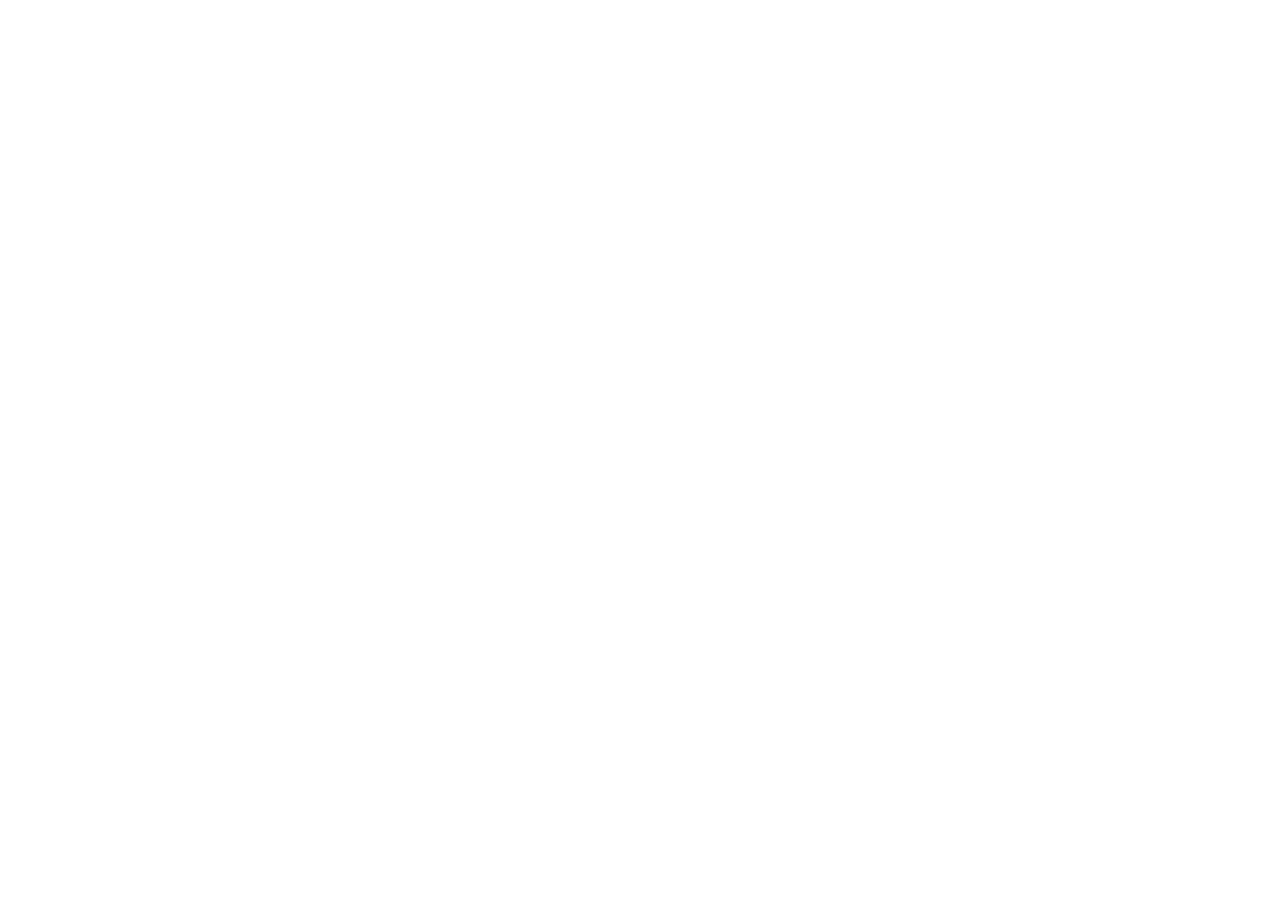
==== index.html @ 0137897a "更新了文件" ====
<!DOCTYPE html>
<html lang="en">

<head>
    <meta charset="UTF-8">
    <meta http-equiv="X-UA-Compatible" content="IE=edge">
    <meta name="viewport" content="width=device-width, initial-scale=1.0">
    <title>Document</title>
</head>

<body>

</body>

</html>
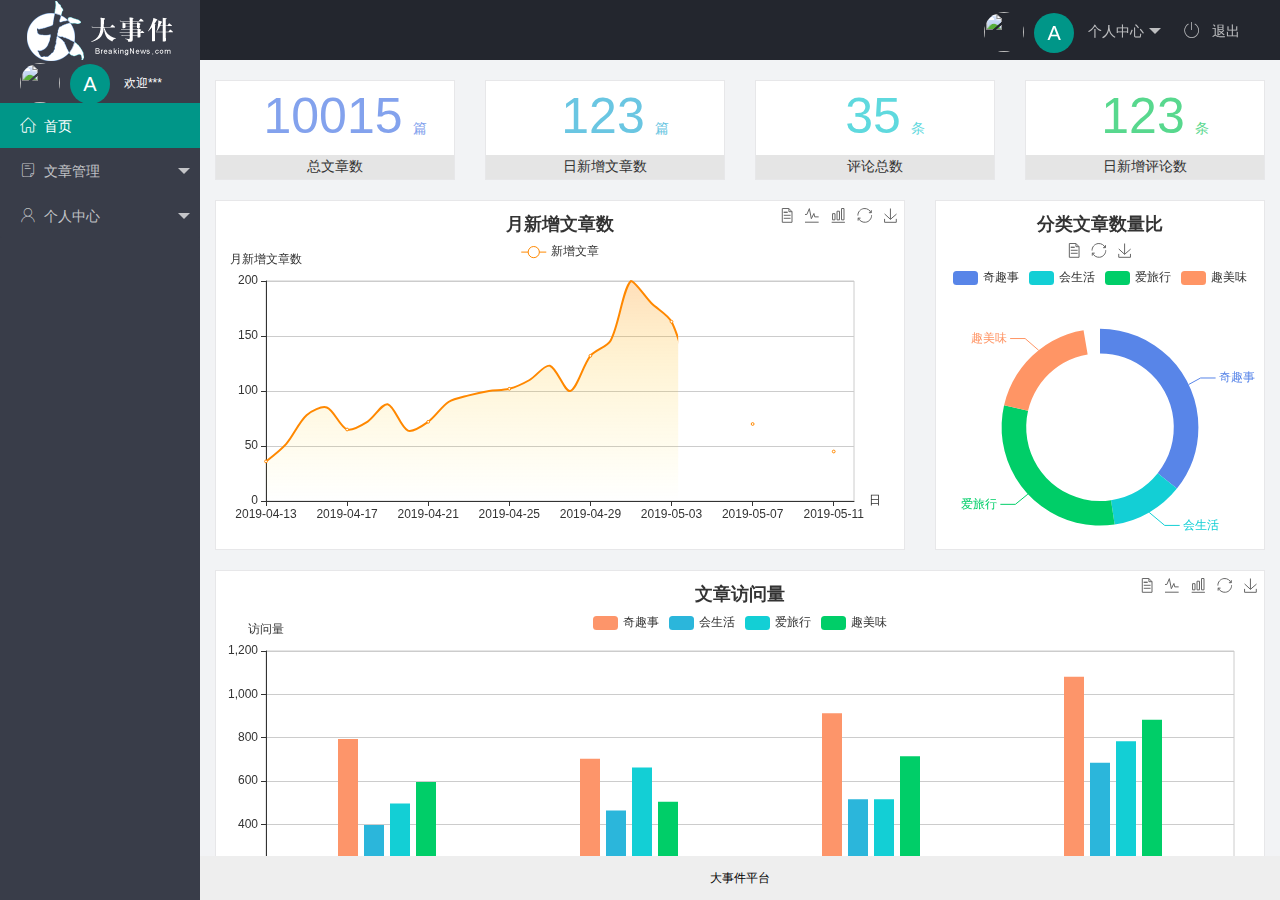
==== commit 7415671e: "完成了后台主页" ====
--- a/index.html
+++ b/index.html
@@ -6,10 +6,104 @@
     <meta http-equiv="X-UA-Compatible" content="IE=edge">
     <meta name="viewport" content="width=device-width, initial-scale=1.0">
     <title>Document</title>
+    <!-- 引入layui样式 -->
+    <link rel="stylesheet" href="./assets/lib/layui/css/layui.css">
+    <!-- 引入字体图标样式 -->
+    <link rel="stylesheet" href="./assets/fonts/iconfont.css">
+    <!-- 引入自己的样式 -->
+    <link rel="stylesheet" href="./assets/css/index.css">
 </head>
 
 <body>
+    <div class="layui-layout layui-layout-admin">
+        <div class="layui-header">
+            <div class="layui-logo layui-hide-xs layui-bg-black"><img src="./assets/images/logo.png" alt=""></div>
+            <!-- 头部区域（可配合layui 已有的水平导航） -->
+            <ul class="layui-nav layui-layout-left">
+                <!-- 移动端显示 -->
+                <li class="layui-nav-item layui-show-xs-inline-block layui-hide-sm" lay-header-event="menuLeft">
+                    <i class="layui-icon layui-icon-spread-left"></i>
+                </li>
+                <dl class="layui-nav-child">
+                    <dd><a href="">menu 11</a></dd>
+                    <dd><a href="">menu 22</a></dd>
+                    <dd><a href="">menu 33</a></dd>
+                </dl>
+                </li>
+            </ul>
+            <ul class="layui-nav layui-layout-right">
+                <li class="layui-nav-item layui-hide layui-show-md-inline-block">
+                    <a href="javascript:;">
+                        <img src="//tva1.sinaimg.cn/crop.0.0.118.118.180/5db11ff4gw1e77d3nqrv8j203b03cweg.jpg" class="layui-nav-img" /><span class="text-avatar">A</span> 个人中心
+                    </a>
+                    <dl class="layui-nav-child">
+                        <dd><a href="">基本资料</a></dd>
+                        <dd><a href="">更换头像</a></dd>
+                        <dd><a href="">重置密码</a></dd>
+                    </dl>
+                </li>
+                <li class="layui-nav-item" lay-header-event="menuRight" lay-unselect>
+                    <a href="javascript:;" id="btnLogout">
+                        <i class="iconfont icon-tuichu"></i> 退出
+                    </a>
+                </li>
+            </ul>
+        </div>
 
+        <div class="layui-side layui-bg-black">
+            <div class="layui-side-scroll">
+                <li class="layui-nav-item layui-hide layui-show-md-inline-block links">
+                    <a href="javascript:;">
+                        <img src="//tva1.sinaimg.cn/crop.0.0.118.118.180/5db11ff4gw1e77d3nqrv8j203b03cweg.jpg" class="layui-nav-img" /><span class="text-avatar">A</span> <span id="welcome">欢迎***</span>
+                    </a>
+                </li>
+                <!-- 左侧导航区域（可配合layui已有的垂直导航） -->
+                <ul class="layui-nav layui-nav-tree" lay-shrink="all">
+                    <li class="layui-nav-item layui-this"><a href="./home/dashboard.html" target="fm"><span class="iconfont icon-home"></span>首页</a></li>
+                    <li class="layui-nav-item">
+                        <a class="" href="javascript:;"><span class="iconfont icon-16"></span>文章管理</a>
+                        <dl class="layui-nav-child">
+                            <dd>
+                                <a href="javascript:;"><i class="layui-icon layui-icon-app"></i>  文章类别</a>
+                            </dd>
+                            <dd>
+                                <a href="javascript:;"><i class="layui-icon layui-icon-app"></i>  文章列表</a>
+                            </dd>
+                            <dd>
+                                <a href="javascript:;"><i class="layui-icon layui-icon-app"></i>  发布文章</a>
+                            </dd>
+                        </dl>
+                    </li>
+                    <li class="layui-nav-item">
+                        <a href="javascript:;"><span class="iconfont icon-user"></span>个人中心</a>
+                        <dl class="layui-nav-child">
+                            <dd><a href="javascript:;"><i class="layui-icon layui-icon-app"></i>  基本资料</a></dd>
+                            <dd><a href="javascript:;"><i class="layui-icon layui-icon-app"></i>  更换头像</a></dd>
+                            <dd><a href="javascript:;"><i class="layui-icon layui-icon-app"></i>  重置密码</a></dd>
+                        </dl>
+                    </li>
+                </ul>
+            </div>
+        </div>
+
+        <div class="layui-body">
+            <!-- 内容主体区域 -->
+            <iframe name="fm" src="./home/dashboard.html" frameborder="0"></iframe>
+        </div>
+
+        <div class="layui-footer">
+            <!-- 底部固定区域 -->
+            大事件平台
+        </div>
+    </div>
+    <!-- 引入jqury.js -->
+    <script src="./assets/lib/jquery.js"></script>
+    <!-- 引入baseAPI.js -->
+    <script src="./assets/js/baseAPI.js"></script>
+    <!-- 引入layui.js -->
+    <script src="./assets/lib/layui/layui.all.js"></script>
+    <!-- 引入自己的js -->
+    <script src="./assets/js/index.js"></script>
 </body>
 
 </html>--- a/assets/lib/layui/css/layui.css
+++ b/assets/lib/layui/css/layui.css
@@ -0,0 +1,2 @@
+/** layui-v2.5.5 MIT License By https://www.layui.com */
+ .layui-inline,img{display:inline-block;vertical-align:middle}h1,h2,h3,h4,h5,h6{font-weight:400}.layui-edge,.layui-header,.layui-inline,.layui-main{position:relative}.layui-body,.layui-edge,.layui-elip{overflow:hidden}.layui-btn,.layui-edge,.layui-inline,img{vertical-align:middle}.layui-btn,.layui-disabled,.layui-icon,.layui-unselect{-moz-user-select:none;-webkit-user-select:none;-ms-user-select:none}.layui-elip,.layui-form-checkbox span,.layui-form-pane .layui-form-label{text-overflow:ellipsis;white-space:nowrap}.layui-breadcrumb,.layui-tree-btnGroup{visibility:hidden}blockquote,body,button,dd,div,dl,dt,form,h1,h2,h3,h4,h5,h6,input,li,ol,p,pre,td,textarea,th,ul{margin:0;padding:0;-webkit-tap-highlight-color:rgba(0,0,0,0)}a:active,a:hover{outline:0}img{border:none}li{list-style:none}table{border-collapse:collapse;border-spacing:0}h4,h5,h6{font-size:100%}button,input,optgroup,option,select,textarea{font-family:inherit;font-size:inherit;font-style:inherit;font-weight:inherit;outline:0}pre{white-space:pre-wrap;white-space:-moz-pre-wrap;white-space:-pre-wrap;white-space:-o-pre-wrap;word-wrap:break-word}body{line-height:24px;font:14px Helvetica Neue,Helvetica,PingFang SC,Tahoma,Arial,sans-serif}hr{height:1px;margin:10px 0;border:0;clear:both}a{color:#333;text-decoration:none}a:hover{color:#777}a cite{font-style:normal;*cursor:pointer}.layui-border-box,.layui-border-box *{box-sizing:border-box}.layui-box,.layui-box *{box-sizing:content-box}.layui-clear{clear:both;*zoom:1}.layui-clear:after{content:'\20';clear:both;*zoom:1;display:block;height:0}.layui-inline{*display:inline;*zoom:1}.layui-edge{display:inline-block;width:0;height:0;border-width:6px;border-style:dashed;border-color:transparent}.layui-edge-top{top:-4px;border-bottom-color:#999;border-bottom-style:solid}.layui-edge-right{border-left-color:#999;border-left-style:solid}.layui-edge-bottom{top:2px;border-top-color:#999;border-top-style:solid}.layui-edge-left{border-right-color:#999;border-right-style:solid}.layui-disabled,.layui-disabled:hover{color:#d2d2d2!important;cursor:not-allowed!important}.layui-circle{border-radius:100%}.layui-show{display:block!important}.layui-hide{display:none!important}@font-face{font-family:layui-icon;src:url(../font/iconfont.eot?v=250);src:url(../font/iconfont.eot?v=250#iefix) format('embedded-opentype'),url(../font/iconfont.woff2?v=250) format('woff2'),url(../font/iconfont.woff?v=250) format('woff'),url(../font/iconfont.ttf?v=250) format('truetype'),url(../font/iconfont.svg?v=250#layui-icon) format('svg')}.layui-icon{font-family:layui-icon!important;font-size:16px;font-style:normal;-webkit-font-smoothing:antialiased;-moz-osx-font-smoothing:grayscale}.layui-icon-reply-fill:before{content:"\e611"}.layui-icon-set-fill:before{content:"\e614"}.layui-icon-menu-fill:before{content:"\e60f"}.layui-icon-search:before{content:"\e615"}.layui-icon-share:before{content:"\e641"}.layui-icon-set-sm:before{content:"\e620"}.layui-icon-engine:before{content:"\e628"}.layui-icon-close:before{content:"\1006"}.layui-icon-close-fill:before{content:"\1007"}.layui-icon-chart-screen:before{content:"\e629"}.layui-icon-star:before{content:"\e600"}.layui-icon-circle-dot:before{content:"\e617"}.layui-icon-chat:before{content:"\e606"}.layui-icon-release:before{content:"\e609"}.layui-icon-list:before{content:"\e60a"}.layui-icon-chart:before{content:"\e62c"}.layui-icon-ok-circle:before{content:"\1005"}.layui-icon-layim-theme:before{content:"\e61b"}.layui-icon-table:before{content:"\e62d"}.layui-icon-right:before{content:"\e602"}.layui-icon-left:before{content:"\e603"}.layui-icon-cart-simple:before{content:"\e698"}.layui-icon-face-cry:before{content:"\e69c"}.layui-icon-face-smile:before{content:"\e6af"}.layui-icon-survey:before{content:"\e6b2"}.layui-icon-tree:before{content:"\e62e"}.layui-icon-upload-circle:before{content:"\e62f"}.layui-icon-add-circle:before{content:"\e61f"}.layui-icon-download-circle:before{content:"\e601"}.layui-icon-templeate-1:before{content:"\e630"}.layui-icon-util:before{content:"\e631"}.layui-icon-face-surprised:before{content:"\e664"}.layui-icon-edit:before{content:"\e642"}.layui-icon-speaker:before{content:"\e645"}.layui-icon-down:before{content:"\e61a"}.layui-icon-file:before{content:"\e621"}.layui-icon-layouts:before{content:"\e632"}.layui-icon-rate-half:before{content:"\e6c9"}.layui-icon-add-circle-fine:before{content:"\e608"}.layui-icon-prev-circle:before{content:"\e633"}.layui-icon-read:before{content:"\e705"}.layui-icon-404:before{content:"\e61c"}.layui-icon-carousel:before{content:"\e634"}.layui-icon-help:before{content:"\e607"}.layui-icon-code-circle:before{content:"\e635"}.layui-icon-water:before{content:"\e636"}.layui-icon-username:before{content:"\e66f"}.layui-icon-find-fill:before{content:"\e670"}.layui-icon-about:before{content:"\e60b"}.layui-icon-location:before{content:"\e715"}.layui-icon-up:before{content:"\e619"}.layui-icon-pause:before{content:"\e651"}.layui-icon-date:before{content:"\e637"}.layui-icon-layim-uploadfile:before{content:"\e61d"}.layui-icon-delete:before{content:"\e640"}.layui-icon-play:before{content:"\e652"}.layui-icon-top:before{content:"\e604"}.layui-icon-friends:before{content:"\e612"}.layui-icon-refresh-3:before{content:"\e9aa"}.layui-icon-ok:before{content:"\e605"}.layui-icon-layer:before{content:"\e638"}.layui-icon-face-smile-fine:before{content:"\e60c"}.layui-icon-dollar:before{content:"\e659"}.layui-icon-group:before{content:"\e613"}.layui-icon-layim-download:before{content:"\e61e"}.layui-icon-picture-fine:before{content:"\e60d"}.layui-icon-link:before{content:"\e64c"}.layui-icon-diamond:before{content:"\e735"}.layui-icon-log:before{content:"\e60e"}.layui-icon-rate-solid:before{content:"\e67a"}.layui-icon-fonts-del:before{content:"\e64f"}.layui-icon-unlink:before{content:"\e64d"}.layui-icon-fonts-clear:before{content:"\e639"}.layui-icon-triangle-r:before{content:"\e623"}.layui-icon-circle:before{content:"\e63f"}.layui-icon-radio:before{content:"\e643"}.layui-icon-align-center:before{content:"\e647"}.layui-icon-align-right:before{content:"\e648"}.layui-icon-align-left:before{content:"\e649"}.layui-icon-loading-1:before{content:"\e63e"}.layui-icon-return:before{content:"\e65c"}.layui-icon-fonts-strong:before{content:"\e62b"}.layui-icon-upload:before{content:"\e67c"}.layui-icon-dialogue:before{content:"\e63a"}.layui-icon-video:before{content:"\e6ed"}.layui-icon-headset:before{content:"\e6fc"}.layui-icon-cellphone-fine:before{content:"\e63b"}.layui-icon-add-1:before{content:"\e654"}.layui-icon-face-smile-b:before{content:"\e650"}.layui-icon-fonts-html:before{content:"\e64b"}.layui-icon-form:before{content:"\e63c"}.layui-icon-cart:before{content:"\e657"}.layui-icon-camera-fill:before{content:"\e65d"}.layui-icon-tabs:before{content:"\e62a"}.layui-icon-fonts-code:before{content:"\e64e"}.layui-icon-fire:before{content:"\e756"}.layui-icon-set:before{content:"\e716"}.layui-icon-fonts-u:before{content:"\e646"}.layui-icon-triangle-d:before{content:"\e625"}.layui-icon-tips:before{content:"\e702"}.layui-icon-picture:before{content:"\e64a"}.layui-icon-more-vertical:before{content:"\e671"}.layui-icon-flag:before{content:"\e66c"}.layui-icon-loading:before{content:"\e63d"}.layui-icon-fonts-i:before{content:"\e644"}.layui-icon-refresh-1:before{content:"\e666"}.layui-icon-rmb:before{content:"\e65e"}.layui-icon-home:before{content:"\e68e"}.layui-icon-user:before{content:"\e770"}.layui-icon-notice:before{content:"\e667"}.layui-icon-login-weibo:before{content:"\e675"}.layui-icon-voice:before{content:"\e688"}.layui-icon-upload-drag:before{content:"\e681"}.layui-icon-login-qq:before{content:"\e676"}.layui-icon-snowflake:before{content:"\e6b1"}.layui-icon-file-b:before{content:"\e655"}.layui-icon-template:before{content:"\e663"}.layui-icon-auz:before{content:"\e672"}.layui-icon-console:before{content:"\e665"}.layui-icon-app:before{content:"\e653"}.layui-icon-prev:before{content:"\e65a"}.layui-icon-website:before{content:"\e7ae"}.layui-icon-next:before{content:"\e65b"}.layui-icon-component:before{content:"\e857"}.layui-icon-more:before{content:"\e65f"}.layui-icon-login-wechat:before{content:"\e677"}.layui-icon-shrink-right:before{content:"\e668"}.layui-icon-spread-left:before{content:"\e66b"}.layui-icon-camera:before{content:"\e660"}.layui-icon-note:before{content:"\e66e"}.layui-icon-refresh:before{content:"\e669"}.layui-icon-female:before{content:"\e661"}.layui-icon-male:before{content:"\e662"}.layui-icon-password:before{content:"\e673"}.layui-icon-senior:before{content:"\e674"}.layui-icon-theme:before{content:"\e66a"}.layui-icon-tread:before{content:"\e6c5"}.layui-icon-praise:before{content:"\e6c6"}.layui-icon-star-fill:before{content:"\e658"}.layui-icon-rate:before{content:"\e67b"}.layui-icon-template-1:before{content:"\e656"}.layui-icon-vercode:before{content:"\e679"}.layui-icon-cellphone:before{content:"\e678"}.layui-icon-screen-full:before{content:"\e622"}.layui-icon-screen-restore:before{content:"\e758"}.layui-icon-cols:before{content:"\e610"}.layui-icon-export:before{content:"\e67d"}.layui-icon-print:before{content:"\e66d"}.layui-icon-slider:before{content:"\e714"}.layui-icon-addition:before{content:"\e624"}.layui-icon-subtraction:before{content:"\e67e"}.layui-icon-service:before{content:"\e626"}.layui-icon-transfer:before{content:"\e691"}.layui-main{width:1140px;margin:0 auto}.layui-header{z-index:1000;height:60px}.layui-header a:hover{transition:all .5s;-webkit-transition:all .5s}.layui-side{position:fixed;left:0;top:0;bottom:0;z-index:999;width:200px;overflow-x:hidden}.layui-side-scroll{position:relative;width:220px;height:100%;overflow-x:hidden}.layui-body{position:absolute;left:200px;right:0;top:0;bottom:0;z-index:998;width:auto;overflow-y:auto;box-sizing:border-box}.layui-layout-body{overflow:hidden}.layui-layout-admin .layui-header{background-color:#23262E}.layui-layout-admin .layui-side{top:60px;width:200px;overflow-x:hidden}.layui-layout-admin .layui-body{position:fixed;top:60px;bottom:44px}.layui-layout-admin .layui-main{width:auto;margin:0 15px}.layui-layout-admin .layui-footer{position:fixed;left:200px;right:0;bottom:0;height:44px;line-height:44px;padding:0 15px;background-color:#eee}.layui-layout-admin .layui-logo{position:absolute;left:0;top:0;width:200px;height:100%;line-height:60px;text-align:center;color:#009688;font-size:16px}.layui-layout-admin .layui-header .layui-nav{background:0 0}.layui-layout-left{position:absolute!important;left:200px;top:0}.layui-layout-right{position:absolute!important;right:0;top:0}.layui-container{position:relative;margin:0 auto;padding:0 15px;box-sizing:border-box}.layui-fluid{position:relative;margin:0 auto;padding:0 15px}.layui-row:after,.layui-row:before{content:'';display:block;clear:both}.layui-col-lg1,.layui-col-lg10,.layui-col-lg11,.layui-col-lg12,.layui-col-lg2,.layui-col-lg3,.layui-col-lg4,.layui-col-lg5,.layui-col-lg6,.layui-col-lg7,.layui-col-lg8,.layui-col-lg9,.layui-col-md1,.layui-col-md10,.layui-col-md11,.layui-col-md12,.layui-col-md2,.layui-col-md3,.layui-col-md4,.layui-col-md5,.layui-col-md6,.layui-col-md7,.layui-col-md8,.layui-col-md9,.layui-col-sm1,.layui-col-sm10,.layui-col-sm11,.layui-col-sm12,.layui-col-sm2,.layui-col-sm3,.layui-col-sm4,.layui-col-sm5,.layui-col-sm6,.layui-col-sm7,.layui-col-sm8,.layui-col-sm9,.layui-col-xs1,.layui-col-xs10,.layui-col-xs11,.layui-col-xs12,.layui-col-xs2,.layui-col-xs3,.layui-col-xs4,.layui-col-xs5,.layui-col-xs6,.layui-col-xs7,.layui-col-xs8,.layui-col-xs9{position:relative;display:block;box-sizing:border-box}.layui-col-xs1,.layui-col-xs10,.layui-col-xs11,.layui-col-xs12,.layui-col-xs2,.layui-col-xs3,.layui-col-xs4,.layui-col-xs5,.layui-col-xs6,.layui-col-xs7,.layui-col-xs8,.layui-col-xs9{float:left}.layui-col-xs1{width:8.33333333%}.layui-col-xs2{width:16.66666667%}.layui-col-xs3{width:25%}.layui-col-xs4{width:33.33333333%}.layui-col-xs5{width:41.66666667%}.layui-col-xs6{width:50%}.layui-col-xs7{width:58.33333333%}.layui-col-xs8{width:66.66666667%}.layui-col-xs9{width:75%}.layui-col-xs10{width:83.33333333%}.layui-col-xs11{width:91.66666667%}.layui-col-xs12{width:100%}.layui-col-xs-offset1{margin-left:8.33333333%}.layui-col-xs-offset2{margin-left:16.66666667%}.layui-col-xs-offset3{margin-left:25%}.layui-col-xs-offset4{margin-left:33.33333333%}.layui-col-xs-offset5{margin-left:41.66666667%}.layui-col-xs-offset6{margin-left:50%}.layui-col-xs-offset7{margin-left:58.33333333%}.layui-col-xs-offset8{margin-left:66.66666667%}.layui-col-xs-offset9{margin-left:75%}.layui-col-xs-offset10{margin-left:83.33333333%}.layui-col-xs-offset11{margin-left:91.66666667%}.layui-col-xs-offset12{margin-left:100%}@media screen and (max-width:768px){.layui-hide-xs{display:none!important}.layui-show-xs-block{display:block!important}.layui-show-xs-inline{display:inline!important}.layui-show-xs-inline-block{display:inline-block!important}}@media screen and (min-width:768px){.layui-container{width:750px}.layui-hide-sm{display:none!important}.layui-show-sm-block{display:block!important}.layui-show-sm-inline{display:inline!important}.layui-show-sm-inline-block{display:inline-block!important}.layui-col-sm1,.layui-col-sm10,.layui-col-sm11,.layui-col-sm12,.layui-col-sm2,.layui-col-sm3,.layui-col-sm4,.layui-col-sm5,.layui-col-sm6,.layui-col-sm7,.layui-col-sm8,.layui-col-sm9{float:left}.layui-col-sm1{width:8.33333333%}.layui-col-sm2{width:16.66666667%}.layui-col-sm3{width:25%}.layui-col-sm4{width:33.33333333%}.layui-col-sm5{width:41.66666667%}.layui-col-sm6{width:50%}.layui-col-sm7{width:58.33333333%}.layui-col-sm8{width:66.66666667%}.layui-col-sm9{width:75%}.layui-col-sm10{width:83.33333333%}.layui-col-sm11{width:91.66666667%}.layui-col-sm12{width:100%}.layui-col-sm-offset1{margin-left:8.33333333%}.layui-col-sm-offset2{margin-left:16.66666667%}.layui-col-sm-offset3{margin-left:25%}.layui-col-sm-offset4{margin-left:33.33333333%}.layui-col-sm-offset5{margin-left:41.66666667%}.layui-col-sm-offset6{margin-left:50%}.layui-col-sm-offset7{margin-left:58.33333333%}.layui-col-sm-offset8{margin-left:66.66666667%}.layui-col-sm-offset9{margin-left:75%}.layui-col-sm-offset10{margin-left:83.33333333%}.layui-col-sm-offset11{margin-left:91.66666667%}.layui-col-sm-offset12{margin-left:100%}}@media screen and (min-width:992px){.layui-container{width:970px}.layui-hide-md{display:none!important}.layui-show-md-block{display:block!important}.layui-show-md-inline{display:inline!important}.layui-show-md-inline-block{display:inline-block!important}.layui-col-md1,.layui-col-md10,.layui-col-md11,.layui-col-md12,.layui-col-md2,.layui-col-md3,.layui-col-md4,.layui-col-md5,.layui-col-md6,.layui-col-md7,.layui-col-md8,.layui-col-md9{float:left}.layui-col-md1{width:8.33333333%}.layui-col-md2{width:16.66666667%}.layui-col-md3{width:25%}.layui-col-md4{width:33.33333333%}.layui-col-md5{width:41.66666667%}.layui-col-md6{width:50%}.layui-col-md7{width:58.33333333%}.layui-col-md8{width:66.66666667%}.layui-col-md9{width:75%}.layui-col-md10{width:83.33333333%}.layui-col-md11{width:91.66666667%}.layui-col-md12{width:100%}.layui-col-md-offset1{margin-left:8.33333333%}.layui-col-md-offset2{margin-left:16.66666667%}.layui-col-md-offset3{margin-left:25%}.layui-col-md-offset4{margin-left:33.33333333%}.layui-col-md-offset5{margin-left:41.66666667%}.layui-col-md-offset6{margin-left:50%}.layui-col-md-offset7{margin-left:58.33333333%}.layui-col-md-offset8{margin-left:66.66666667%}.layui-col-md-offset9{margin-left:75%}.layui-col-md-offset10{margin-left:83.33333333%}.layui-col-md-offset11{margin-left:91.66666667%}.layui-col-md-offset12{margin-left:100%}}@media screen and (min-width:1200px){.layui-container{width:1170px}.layui-hide-lg{display:none!important}.layui-show-lg-block{display:block!important}.layui-show-lg-inline{display:inline!important}.layui-show-lg-inline-block{display:inline-block!important}.layui-col-lg1,.layui-col-lg10,.layui-col-lg11,.layui-col-lg12,.layui-col-lg2,.layui-col-lg3,.layui-col-lg4,.layui-col-lg5,.layui-col-lg6,.layui-col-lg7,.layui-col-lg8,.layui-col-lg9{float:left}.layui-col-lg1{width:8.33333333%}.layui-col-lg2{width:16.66666667%}.layui-col-lg3{width:25%}.layui-col-lg4{width:33.33333333%}.layui-col-lg5{width:41.66666667%}.layui-col-lg6{width:50%}.layui-col-lg7{width:58.33333333%}.layui-col-lg8{width:66.66666667%}.layui-col-lg9{width:75%}.layui-col-lg10{width:83.33333333%}.layui-col-lg11{width:91.66666667%}.layui-col-lg12{width:100%}.layui-col-lg-offset1{margin-left:8.33333333%}.layui-col-lg-offset2{margin-left:16.66666667%}.layui-col-lg-offset3{margin-left:25%}.layui-col-lg-offset4{margin-left:33.33333333%}.layui-col-lg-offset5{margin-left:41.66666667%}.layui-col-lg-offset6{margin-left:50%}.layui-col-lg-offset7{margin-left:58.33333333%}.layui-col-lg-offset8{margin-left:66.66666667%}.layui-col-lg-offset9{margin-left:75%}.layui-col-lg-offset10{margin-left:83.33333333%}.layui-col-lg-offset11{margin-left:91.66666667%}.layui-col-lg-offset12{margin-left:100%}}.layui-col-space1{margin:-.5px}.layui-col-space1>*{padding:.5px}.layui-col-space3{margin:-1.5px}.layui-col-space3>*{padding:1.5px}.layui-col-space5{margin:-2.5px}.layui-col-space5>*{padding:2.5px}.layui-col-space8{margin:-3.5px}.layui-col-space8>*{padding:3.5px}.layui-col-space10{margin:-5px}.layui-col-space10>*{padding:5px}.layui-col-space12{margin:-6px}.layui-col-space12>*{padding:6px}.layui-col-space15{margin:-7.5px}.layui-col-space15>*{padding:7.5px}.layui-col-space18{margin:-9px}.layui-col-space18>*{padding:9px}.layui-col-space20{margin:-10px}.layui-col-space20>*{padding:10px}.layui-col-space22{margin:-11px}.layui-col-space22>*{padding:11px}.layui-col-space25{margin:-12.5px}.layui-col-space25>*{padding:12.5px}.layui-col-space30{margin:-15px}.layui-col-space30>*{padding:15px}.layui-btn,.layui-input,.layui-select,.layui-textarea,.layui-upload-button{outline:0;-webkit-appearance:none;transition:all .3s;-webkit-transition:all .3s;box-sizing:border-box}.layui-elem-quote{margin-bottom:10px;padding:15px;line-height:22px;border-left:5px solid #009688;border-radius:0 2px 2px 0;background-color:#f2f2f2}.layui-quote-nm{border-style:solid;border-width:1px 1px 1px 5px;background:0 0}.layui-elem-field{margin-bottom:10px;padding:0;border-width:1px;border-style:solid}.layui-elem-field legend{margin-left:20px;padding:0 10px;font-size:20px;font-weight:300}.layui-field-title{margin:10px 0 20px;border-width:1px 0 0}.layui-field-box{padding:10px 15px}.layui-field-title .layui-field-box{padding:10px 0}.layui-progress{position:relative;height:6px;border-radius:20px;background-color:#e2e2e2}.layui-progress-bar{position:absolute;left:0;top:0;width:0;max-width:100%;height:6px;border-radius:20px;text-align:right;background-color:#5FB878;transition:all .3s;-webkit-transition:all .3s}.layui-progress-big,.layui-progress-big .layui-progress-bar{height:18px;line-height:18px}.layui-progress-text{position:relative;top:-20px;line-height:18px;font-size:12px;color:#666}.layui-progress-big .layui-progress-text{position:static;padding:0 10px;color:#fff}.layui-collapse{border-width:1px;border-style:solid;border-radius:2px}.layui-colla-content,.layui-colla-item{border-top-width:1px;border-top-style:solid}.layui-colla-item:first-child{border-top:none}.layui-colla-title{position:relative;height:42px;line-height:42px;padding:0 15px 0 35px;color:#333;background-color:#f2f2f2;cursor:pointer;font-size:14px;overflow:hidden}.layui-colla-content{display:none;padding:10px 15px;line-height:22px;color:#666}.layui-colla-icon{position:absolute;left:15px;top:0;font-size:14px}.layui-card{margin-bottom:15px;border-radius:2px;background-color:#fff;box-shadow:0 1px 2px 0 rgba(0,0,0,.05)}.layui-card:last-child{margin-bottom:0}.layui-card-header{position:relative;height:42px;line-height:42px;padding:0 15px;border-bottom:1px solid #f6f6f6;color:#333;border-radius:2px 2px 0 0;font-size:14px}.layui-bg-black,.layui-bg-blue,.layui-bg-cyan,.layui-bg-green,.layui-bg-orange,.layui-bg-red{color:#fff!important}.layui-card-body{position:relative;padding:10px 15px;line-height:24px}.layui-card-body[pad15]{padding:15px}.layui-card-body[pad20]{padding:20px}.layui-card-body .layui-table{margin:5px 0}.layui-card .layui-tab{margin:0}.layui-panel-window{position:relative;padding:15px;border-radius:0;border-top:5px solid #E6E6E6;background-color:#fff}.layui-auxiliar-moving{position:fixed;left:0;right:0;top:0;bottom:0;width:100%;height:100%;background:0 0;z-index:9999999999}.layui-form-label,.layui-form-mid,.layui-form-select,.layui-input-block,.layui-input-inline,.layui-textarea{position:relative}.layui-bg-red{background-color:#FF5722!important}.layui-bg-orange{background-color:#FFB800!important}.layui-bg-green{background-color:#009688!important}.layui-bg-cyan{background-color:#2F4056!important}.layui-bg-blue{background-color:#1E9FFF!important}.layui-bg-black{background-color:#393D49!important}.layui-bg-gray{background-color:#eee!important;color:#666!important}.layui-badge-rim,.layui-colla-content,.layui-colla-item,.layui-collapse,.layui-elem-field,.layui-form-pane .layui-form-item[pane],.layui-form-pane .layui-form-label,.layui-input,.layui-layedit,.layui-layedit-tool,.layui-quote-nm,.layui-select,.layui-tab-bar,.layui-tab-card,.layui-tab-title,.layui-tab-title .layui-this:after,.layui-textarea{border-color:#e6e6e6}.layui-timeline-item:before,hr{background-color:#e6e6e6}.layui-text{line-height:22px;font-size:14px;color:#666}.layui-text h1,.layui-text h2,.layui-text h3{font-weight:500;color:#333}.layui-text h1{font-size:30px}.layui-text h2{font-size:24px}.layui-text h3{font-size:18px}.layui-text a:not(.layui-btn){color:#01AAED}.layui-text a:not(.layui-btn):hover{text-decoration:underline}.layui-text ul{padding:5px 0 5px 15px}.layui-text ul li{margin-top:5px;list-style-type:disc}.layui-text em,.layui-word-aux{color:#999!important;padding:0 5px!important}.layui-btn{display:inline-block;height:38px;line-height:38px;padding:0 18px;background-color:#009688;color:#fff;white-space:nowrap;text-align:center;font-size:14px;border:none;border-radius:2px;cursor:pointer}.layui-btn:hover{opacity:.8;filter:alpha(opacity=80);color:#fff}.layui-btn:active{opacity:1;filter:alpha(opacity=100)}.layui-btn+.layui-btn{margin-left:10px}.layui-btn-container{font-size:0}.layui-btn-container .layui-btn{margin-right:10px;margin-bottom:10px}.layui-btn-container .layui-btn+.layui-btn{margin-left:0}.layui-table .layui-btn-container .layui-btn{margin-bottom:9px}.layui-btn-radius{border-radius:100px}.layui-btn .layui-icon{margin-right:3px;font-size:18px;vertical-align:bottom;vertical-align:middle\9}.layui-btn-primary{border:1px solid #C9C9C9;background-color:#fff;color:#555}.layui-btn-primary:hover{border-color:#009688;color:#333}.layui-btn-normal{background-color:#1E9FFF}.layui-btn-warm{background-color:#FFB800}.layui-btn-danger{background-color:#FF5722}.layui-btn-checked{background-color:#5FB878}.layui-btn-disabled,.layui-btn-disabled:active,.layui-btn-disabled:hover{border:1px solid #e6e6e6;background-color:#FBFBFB;color:#C9C9C9;cursor:not-allowed;opacity:1}.layui-btn-lg{height:44px;line-height:44px;padding:0 25px;font-size:16px}.layui-btn-sm{height:30px;line-height:30px;padding:0 10px;font-size:12px}.layui-btn-sm i{font-size:16px!important}.layui-btn-xs{height:22px;line-height:22px;padding:0 5px;font-size:12px}.layui-btn-xs i{font-size:14px!important}.layui-btn-group{display:inline-block;vertical-align:middle;font-size:0}.layui-btn-group .layui-btn{margin-left:0!important;margin-right:0!important;border-left:1px solid rgba(255,255,255,.5);border-radius:0}.layui-btn-group .layui-btn-primary{border-left:none}.layui-btn-group .layui-btn-primary:hover{border-color:#C9C9C9;color:#009688}.layui-btn-group .layui-btn:first-child{border-left:none;border-radius:2px 0 0 2px}.layui-btn-group .layui-btn-primary:first-child{border-left:1px solid #c9c9c9}.layui-btn-group .layui-btn:last-child{border-radius:0 2px 2px 0}.layui-btn-group .layui-btn+.layui-btn{margin-left:0}.layui-btn-group+.layui-btn-group{margin-left:10px}.layui-btn-fluid{width:100%}.layui-input,.layui-select,.layui-textarea{height:38px;line-height:1.3;line-height:38px\9;border-width:1px;border-style:solid;background-color:#fff;border-radius:2px}.layui-input::-webkit-input-placeholder,.layui-select::-webkit-input-placeholder,.layui-textarea::-webkit-input-placeholder{line-height:1.3}.layui-input,.layui-textarea{display:block;width:100%;padding-left:10px}.layui-input:hover,.layui-textarea:hover{border-color:#D2D2D2!important}.layui-input:focus,.layui-textarea:focus{border-color:#C9C9C9!important}.layui-textarea{min-height:100px;height:auto;line-height:20px;padding:6px 10px;resize:vertical}.layui-select{padding:0 10px}.layui-form input[type=checkbox],.layui-form input[type=radio],.layui-form select{display:none}.layui-form [lay-ignore]{display:initial}.layui-form-item{margin-bottom:15px;clear:both;*zoom:1}.layui-form-item:after{content:'\20';clear:both;*zoom:1;display:block;height:0}.layui-form-label{float:left;display:block;padding:9px 15px;width:80px;font-weight:400;line-height:20px;text-align:right}.layui-form-label-col{display:block;float:none;padding:9px 0;line-height:20px;text-align:left}.layui-form-item .layui-inline{margin-bottom:5px;margin-right:10px}.layui-input-block{margin-left:110px;min-height:36px}.layui-input-inline{display:inline-block;vertical-align:middle}.layui-form-item .layui-input-inline{float:left;width:190px;margin-right:10px}.layui-form-text .layui-input-inline{width:auto}.layui-form-mid{float:left;display:block;padding:9px 0!important;line-height:20px;margin-right:10px}.layui-form-danger+.layui-form-select .layui-input,.layui-form-danger:focus{border-color:#FF5722!important}.layui-form-select .layui-input{padding-right:30px;cursor:pointer}.layui-form-select .layui-edge{position:absolute;right:10px;top:50%;margin-top:-3px;cursor:pointer;border-width:6px;border-top-color:#c2c2c2;border-top-style:solid;transition:all .3s;-webkit-transition:all .3s}.layui-form-select dl{display:none;position:absolute;left:0;top:42px;padding:5px 0;z-index:899;min-width:100%;border:1px solid #d2d2d2;max-height:300px;overflow-y:auto;background-color:#fff;border-radius:2px;box-shadow:0 2px 4px rgba(0,0,0,.12);box-sizing:border-box}.layui-form-select dl dd,.layui-form-select dl dt{padding:0 10px;line-height:36px;white-space:nowrap;overflow:hidden;text-overflow:ellipsis}.layui-form-select dl dt{font-size:12px;color:#999}.layui-form-select dl dd{cursor:pointer}.layui-form-select dl dd:hover{background-color:#f2f2f2;-webkit-transition:.5s all;transition:.5s all}.layui-form-select .layui-select-group dd{padding-left:20px}.layui-form-select dl dd.layui-select-tips{padding-left:10px!important;color:#999}.layui-form-select dl dd.layui-this{background-color:#5FB878;color:#fff}.layui-form-checkbox,.layui-form-select dl dd.layui-disabled{background-color:#fff}.layui-form-selected dl{display:block}.layui-form-checkbox,.layui-form-checkbox *,.layui-form-switch{display:inline-block;vertical-align:middle}.layui-form-selected .layui-edge{margin-top:-9px;-webkit-transform:rotate(180deg);transform:rotate(180deg);margin-top:-3px\9}:root .layui-form-selected .layui-edge{margin-top:-9px\0/IE9}.layui-form-selectup dl{top:auto;bottom:42px}.layui-select-none{margin:5px 0;text-align:center;color:#999}.layui-select-disabled .layui-disabled{border-color:#eee!important}.layui-select-disabled .layui-edge{border-top-color:#d2d2d2}.layui-form-checkbox{position:relative;height:30px;line-height:30px;margin-right:10px;padding-right:30px;cursor:pointer;font-size:0;-webkit-transition:.1s linear;transition:.1s linear;box-sizing:border-box}.layui-form-checkbox span{padding:0 10px;height:100%;font-size:14px;border-radius:2px 0 0 2px;background-color:#d2d2d2;color:#fff;overflow:hidden}.layui-form-checkbox:hover span{background-color:#c2c2c2}.layui-form-checkbox i{position:absolute;right:0;top:0;width:30px;height:28px;border:1px solid #d2d2d2;border-left:none;border-radius:0 2px 2px 0;color:#fff;font-size:20px;text-align:center}.layui-form-checkbox:hover i{border-color:#c2c2c2;color:#c2c2c2}.layui-form-checked,.layui-form-checked:hover{border-color:#5FB878}.layui-form-checked span,.layui-form-checked:hover span{background-color:#5FB878}.layui-form-checked i,.layui-form-checked:hover i{color:#5FB878}.layui-form-item .layui-form-checkbox{margin-top:4px}.layui-form-checkbox[lay-skin=primary]{height:auto!important;line-height:normal!important;min-width:18px;min-height:18px;border:none!important;margin-right:0;padding-left:28px;padding-right:0;background:0 0}.layui-form-checkbox[lay-skin=primary] span{padding-left:0;padding-right:15px;line-height:18px;background:0 0;color:#666}.layui-form-checkbox[lay-skin=primary] i{right:auto;left:0;width:16px;height:16px;line-height:16px;border:1px solid #d2d2d2;font-size:12px;border-radius:2px;background-color:#fff;-webkit-transition:.1s linear;transition:.1s linear}.layui-form-checkbox[lay-skin=primary]:hover i{border-color:#5FB878;color:#fff}.layui-form-checked[lay-skin=primary] i{border-color:#5FB878!important;background-color:#5FB878;color:#fff}.layui-checkbox-disbaled[lay-skin=primary] span{background:0 0!important;color:#c2c2c2}.layui-checkbox-disbaled[lay-skin=primary]:hover i{border-color:#d2d2d2}.layui-form-item .layui-form-checkbox[lay-skin=primary]{margin-top:10px}.layui-form-switch{position:relative;height:22px;line-height:22px;min-width:35px;padding:0 5px;margin-top:8px;border:1px solid #d2d2d2;border-radius:20px;cursor:pointer;background-color:#fff;-webkit-transition:.1s linear;transition:.1s linear}.layui-form-switch i{position:absolute;left:5px;top:3px;width:16px;height:16px;border-radius:20px;background-color:#d2d2d2;-webkit-transition:.1s linear;transition:.1s linear}.layui-form-switch em{position:relative;top:0;width:25px;margin-left:21px;padding:0!important;text-align:center!important;color:#999!important;font-style:normal!important;font-size:12px}.layui-form-onswitch{border-color:#5FB878;background-color:#5FB878}.layui-checkbox-disbaled,.layui-checkbox-disbaled i{border-color:#e2e2e2!important}.layui-form-onswitch i{left:100%;margin-left:-21px;background-color:#fff}.layui-form-onswitch em{margin-left:5px;margin-right:21px;color:#fff!important}.layui-checkbox-disbaled span{background-color:#e2e2e2!important}.layui-checkbox-disbaled:hover i{color:#fff!important}[lay-radio]{display:none}.layui-form-radio,.layui-form-radio *{display:inline-block;vertical-align:middle}.layui-form-radio{line-height:28px;margin:6px 10px 0 0;padding-right:10px;cursor:pointer;font-size:0}.layui-form-radio *{font-size:14px}.layui-form-radio>i{margin-right:8px;font-size:22px;color:#c2c2c2}.layui-form-radio>i:hover,.layui-form-radioed>i{color:#5FB878}.layui-radio-disbaled>i{color:#e2e2e2!important}.layui-form-pane .layui-form-label{width:110px;padding:8px 15px;height:38px;line-height:20px;border-width:1px;border-style:solid;border-radius:2px 0 0 2px;text-align:center;background-color:#FBFBFB;overflow:hidden;box-sizing:border-box}.layui-form-pane .layui-input-inline{margin-left:-1px}.layui-form-pane .layui-input-block{margin-left:110px;left:-1px}.layui-form-pane .layui-input{border-radius:0 2px 2px 0}.layui-form-pane .layui-form-text .layui-form-label{float:none;width:100%;border-radius:2px;box-sizing:border-box;text-align:left}.layui-form-pane .layui-form-text .layui-input-inline{display:block;margin:0;top:-1px;clear:both}.layui-form-pane .layui-form-text .layui-input-block{margin:0;left:0;top:-1px}.layui-form-pane .layui-form-text .layui-textarea{min-height:100px;border-radius:0 0 2px 2px}.layui-form-pane .layui-form-checkbox{margin:4px 0 4px 10px}.layui-form-pane .layui-form-radio,.layui-form-pane .layui-form-switch{margin-top:6px;margin-left:10px}.layui-form-pane .layui-form-item[pane]{position:relative;border-width:1px;border-style:solid}.layui-form-pane .layui-form-item[pane] .layui-form-label{position:absolute;left:0;top:0;height:100%;border-width:0 1px 0 0}.layui-form-pane .layui-form-item[pane] .layui-input-inline{margin-left:110px}@media screen and (max-width:450px){.layui-form-item .layui-form-label{text-overflow:ellipsis;overflow:hidden;white-space:nowrap}.layui-form-item .layui-inline{display:block;margin-right:0;margin-bottom:20px;clear:both}.layui-form-item .layui-inline:after{content:'\20';clear:both;display:block;height:0}.layui-form-item .layui-input-inline{display:block;float:none;left:-3px;width:auto;margin:0 0 10px 112px}.layui-form-item .layui-input-inline+.layui-form-mid{margin-left:110px;top:-5px;padding:0}.layui-form-item .layui-form-checkbox{margin-right:5px;margin-bottom:5px}}.layui-layedit{border-width:1px;border-style:solid;border-radius:2px}.layui-layedit-tool{padding:3px 5px;border-bottom-width:1px;border-bottom-style:solid;font-size:0}.layedit-tool-fixed{position:fixed;top:0;border-top:1px solid #e2e2e2}.layui-layedit-tool .layedit-tool-mid,.layui-layedit-tool .layui-icon{display:inline-block;vertical-align:middle;text-align:center;font-size:14px}.layui-layedit-tool .layui-icon{position:relative;width:32px;height:30px;line-height:30px;margin:3px 5px;color:#777;cursor:pointer;border-radius:2px}.layui-layedit-tool .layui-icon:hover{color:#393D49}.layui-layedit-tool .layui-icon:active{color:#000}.layui-layedit-tool .layedit-tool-active{background-color:#e2e2e2;color:#000}.layui-layedit-tool .layui-disabled,.layui-layedit-tool .layui-disabled:hover{color:#d2d2d2;cursor:not-allowed}.layui-layedit-tool .layedit-tool-mid{width:1px;height:18px;margin:0 10px;background-color:#d2d2d2}.layedit-tool-html{width:50px!important;font-size:30px!important}.layedit-tool-b,.layedit-tool-code,.layedit-tool-help{font-size:16px!important}.layedit-tool-d,.layedit-tool-face,.layedit-tool-image,.layedit-tool-unlink{font-size:18px!important}.layedit-tool-image input{position:absolute;font-size:0;left:0;top:0;width:100%;height:100%;opacity:.01;filter:Alpha(opacity=1);cursor:pointer}.layui-layedit-iframe iframe{display:block;width:100%}#LAY_layedit_code{overflow:hidden}.layui-laypage{display:inline-block;*display:inline;*zoom:1;vertical-align:middle;margin:10px 0;font-size:0}.layui-laypage>a:first-child,.layui-laypage>a:first-child em{border-radius:2px 0 0 2px}.layui-laypage>a:last-child,.layui-laypage>a:last-child em{border-radius:0 2px 2px 0}.layui-laypage>:first-child{margin-left:0!important}.layui-laypage>:last-child{margin-right:0!important}.layui-laypage a,.layui-laypage button,.layui-laypage input,.layui-laypage select,.layui-laypage span{border:1px solid #e2e2e2}.layui-laypage a,.layui-laypage span{display:inline-block;*display:inline;*zoom:1;vertical-align:middle;padding:0 15px;height:28px;line-height:28px;margin:0 -1px 5px 0;background-color:#fff;color:#333;font-size:12px}.layui-flow-more a *,.layui-laypage input,.layui-table-view select[lay-ignore]{display:inline-block}.layui-laypage a:hover{color:#009688}.layui-laypage em{font-style:normal}.layui-laypage .layui-laypage-spr{color:#999;font-weight:700}.layui-laypage a{text-decoration:none}.layui-laypage .layui-laypage-curr{position:relative}.layui-laypage .layui-laypage-curr em{position:relative;color:#fff}.layui-laypage .layui-laypage-curr .layui-laypage-em{position:absolute;left:-1px;top:-1px;padding:1px;width:100%;height:100%;background-color:#009688}.layui-laypage-em{border-radius:2px}.layui-laypage-next em,.layui-laypage-prev em{font-family:Sim sun;font-size:16px}.layui-laypage .layui-laypage-count,.layui-laypage .layui-laypage-limits,.layui-laypage .layui-laypage-refresh,.layui-laypage .layui-laypage-skip{margin-left:10px;margin-right:10px;padding:0;border:none}.layui-laypage .layui-laypage-limits,.layui-laypage .layui-laypage-refresh{vertical-align:top}.layui-laypage .layui-laypage-refresh i{font-size:18px;cursor:pointer}.layui-laypage select{height:22px;padding:3px;border-radius:2px;cursor:pointer}.layui-laypage .layui-laypage-skip{height:30px;line-height:30px;color:#999}.layui-laypage button,.layui-laypage input{height:30px;line-height:30px;border-radius:2px;vertical-align:top;background-color:#fff;box-sizing:border-box}.layui-laypage input{width:40px;margin:0 10px;padding:0 3px;text-align:center}.layui-laypage input:focus,.layui-laypage select:focus{border-color:#009688!important}.layui-laypage button{margin-left:10px;padding:0 10px;cursor:pointer}.layui-table,.layui-table-view{margin:10px 0}.layui-flow-more{margin:10px 0;text-align:center;color:#999;font-size:14px}.layui-flow-more a{height:32px;line-height:32px}.layui-flow-more a *{vertical-align:top}.layui-flow-more a cite{padding:0 20px;border-radius:3px;background-color:#eee;color:#333;font-style:normal}.layui-flow-more a cite:hover{opacity:.8}.layui-flow-more a i{font-size:30px;color:#737383}.layui-table{width:100%;background-color:#fff;color:#666}.layui-table tr{transition:all .3s;-webkit-transition:all .3s}.layui-table th{text-align:left;font-weight:400}.layui-table tbody tr:hover,.layui-table thead tr,.layui-table-click,.layui-table-header,.layui-table-hover,.layui-table-mend,.layui-table-patch,.layui-table-tool,.layui-table-total,.layui-table-total tr,.layui-table[lay-even] tr:nth-child(even){background-color:#f2f2f2}.layui-table td,.layui-table th,.layui-table-col-set,.layui-table-fixed-r,.layui-table-grid-down,.layui-table-header,.layui-table-page,.layui-table-tips-main,.layui-table-tool,.layui-table-total,.layui-table-view,.layui-table[lay-skin=line],.layui-table[lay-skin=row]{border-width:1px;border-style:solid;border-color:#e6e6e6}.layui-table td,.layui-table th{position:relative;padding:9px 15px;min-height:20px;line-height:20px;font-size:14px}.layui-table[lay-skin=line] td,.layui-table[lay-skin=line] th{border-width:0 0 1px}.layui-table[lay-skin=row] td,.layui-table[lay-skin=row] th{border-width:0 1px 0 0}.layui-table[lay-skin=nob] td,.layui-table[lay-skin=nob] th{border:none}.layui-table img{max-width:100px}.layui-table[lay-size=lg] td,.layui-table[lay-size=lg] th{padding:15px 30px}.layui-table-view .layui-table[lay-size=lg] .layui-table-cell{height:40px;line-height:40px}.layui-table[lay-size=sm] td,.layui-table[lay-size=sm] th{font-size:12px;padding:5px 10px}.layui-table-view .layui-table[lay-size=sm] .layui-table-cell{height:20px;line-height:20px}.layui-table[lay-data]{display:none}.layui-table-box{position:relative;overflow:hidden}.layui-table-view .layui-table{position:relative;width:auto;margin:0}.layui-table-view .layui-table[lay-skin=line]{border-width:0 1px 0 0}.layui-table-view .layui-table[lay-skin=row]{border-width:0 0 1px}.layui-table-view .layui-table td,.layui-table-view .layui-table th{padding:5px 0;border-top:none;border-left:none}.layui-table-view .layui-table th.layui-unselect .layui-table-cell span{cursor:pointer}.layui-table-view .layui-table td{cursor:default}.layui-table-view .layui-table td[data-edit=text]{cursor:text}.layui-table-view .layui-form-checkbox[lay-skin=primary] i{width:18px;height:18px}.layui-table-view .layui-form-radio{line-height:0;padding:0}.layui-table-view .layui-form-radio>i{margin:0;font-size:20px}.layui-table-init{position:absolute;left:0;top:0;width:100%;height:100%;text-align:center;z-index:110}.layui-table-init .layui-icon{position:absolute;left:50%;top:50%;margin:-15px 0 0 -15px;font-size:30px;color:#c2c2c2}.layui-table-header{border-width:0 0 1px;overflow:hidden}.layui-table-header .layui-table{margin-bottom:-1px}.layui-table-tool .layui-inline[lay-event]{position:relative;width:26px;height:26px;padding:5px;line-height:16px;margin-right:10px;text-align:center;color:#333;border:1px solid #ccc;cursor:pointer;-webkit-transition:.5s all;transition:.5s all}.layui-table-tool .layui-inline[lay-event]:hover{border:1px solid #999}.layui-table-tool-temp{padding-right:120px}.layui-table-tool-self{position:absolute;right:17px;top:10px}.layui-table-tool .layui-table-tool-self .layui-inline[lay-event]{margin:0 0 0 10px}.layui-table-tool-panel{position:absolute;top:29px;left:-1px;padding:5px 0;min-width:150px;min-height:40px;border:1px solid #d2d2d2;text-align:left;overflow-y:auto;background-color:#fff;box-shadow:0 2px 4px rgba(0,0,0,.12)}.layui-table-cell,.layui-table-tool-panel li{overflow:hidden;text-overflow:ellipsis;white-space:nowrap}.layui-table-tool-panel li{padding:0 10px;line-height:30px;-webkit-transition:.5s all;transition:.5s all}.layui-table-tool-panel li .layui-form-checkbox[lay-skin=primary]{width:100%;padding-left:28px}.layui-table-tool-panel li:hover{background-color:#f2f2f2}.layui-table-tool-panel li .layui-form-checkbox[lay-skin=primary] i{position:absolute;left:0;top:0}.layui-table-tool-panel li .layui-form-checkbox[lay-skin=primary] span{padding:0}.layui-table-tool .layui-table-tool-self .layui-table-tool-panel{left:auto;right:-1px}.layui-table-col-set{position:absolute;right:0;top:0;width:20px;height:100%;border-width:0 0 0 1px;background-color:#fff}.layui-table-sort{width:10px;height:20px;margin-left:5px;cursor:pointer!important}.layui-table-sort .layui-edge{position:absolute;left:5px;border-width:5px}.layui-table-sort .layui-table-sort-asc{top:3px;border-top:none;border-bottom-style:solid;border-bottom-color:#b2b2b2}.layui-table-sort .layui-table-sort-asc:hover{border-bottom-color:#666}.layui-table-sort .layui-table-sort-desc{bottom:5px;border-bottom:none;border-top-style:solid;border-top-color:#b2b2b2}.layui-table-sort .layui-table-sort-desc:hover{border-top-color:#666}.layui-table-sort[lay-sort=asc] .layui-table-sort-asc{border-bottom-color:#000}.layui-table-sort[lay-sort=desc] .layui-table-sort-desc{border-top-color:#000}.layui-table-cell{height:28px;line-height:28px;padding:0 15px;position:relative;box-sizing:border-box}.layui-table-cell .layui-form-checkbox[lay-skin=primary]{top:-1px;padding:0}.layui-table-cell .layui-table-link{color:#01AAED}.laytable-cell-checkbox,.laytable-cell-numbers,.laytable-cell-radio,.laytable-cell-space{padding:0;text-align:center}.layui-table-body{position:relative;overflow:auto;margin-right:-1px;margin-bottom:-1px}.layui-table-body .layui-none{line-height:26px;padding:15px;text-align:center;color:#999}.layui-table-fixed{position:absolute;left:0;top:0;z-index:101}.layui-table-fixed .layui-table-body{overflow:hidden}.layui-table-fixed-l{box-shadow:0 -1px 8px rgba(0,0,0,.08)}.layui-table-fixed-r{left:auto;right:-1px;border-width:0 0 0 1px;box-shadow:-1px 0 8px rgba(0,0,0,.08)}.layui-table-fixed-r .layui-table-header{position:relative;overflow:visible}.layui-table-mend{position:absolute;right:-49px;top:0;height:100%;width:50px}.layui-table-tool{position:relative;z-index:890;width:100%;min-height:50px;line-height:30px;padding:10px 15px;border-width:0 0 1px}.layui-table-tool .layui-btn-container{margin-bottom:-10px}.layui-table-page,.layui-table-total{border-width:1px 0 0;margin-bottom:-1px;overflow:hidden}.layui-table-page{position:relative;width:100%;padding:7px 7px 0;height:41px;font-size:12px;white-space:nowrap}.layui-table-page>div{height:26px}.layui-table-page .layui-laypage{margin:0}.layui-table-page .layui-laypage a,.layui-table-page .layui-laypage span{height:26px;line-height:26px;margin-bottom:10px;border:none;background:0 0}.layui-table-page .layui-laypage a,.layui-table-page .layui-laypage span.layui-laypage-curr{padding:0 12px}.layui-table-page .layui-laypage span{margin-left:0;padding:0}.layui-table-page .layui-laypage .layui-laypage-prev{margin-left:-7px!important}.layui-table-page .layui-laypage .layui-laypage-curr .layui-laypage-em{left:0;top:0;padding:0}.layui-table-page .layui-laypage button,.layui-table-page .layui-laypage input{height:26px;line-height:26px}.layui-table-page .layui-laypage input{width:40px}.layui-table-page .layui-laypage button{padding:0 10px}.layui-table-page select{height:18px}.layui-table-patch .layui-table-cell{padding:0;width:30px}.layui-table-edit{position:absolute;left:0;top:0;width:100%;height:100%;padding:0 14px 1px;border-radius:0;box-shadow:1px 1px 20px rgba(0,0,0,.15)}.layui-table-edit:focus{border-color:#5FB878!important}select.layui-table-edit{padding:0 0 0 10px;border-color:#C9C9C9}.layui-table-view .layui-form-checkbox,.layui-table-view .layui-form-radio,.layui-table-view .layui-form-switch{top:0;margin:0;box-sizing:content-box}.layui-table-view .layui-form-checkbox{top:-1px;height:26px;line-height:26px}.layui-table-view .layui-form-checkbox i{height:26px}.layui-table-grid .layui-table-cell{overflow:visible}.layui-table-grid-down{position:absolute;top:0;right:0;width:26px;height:100%;padding:5px 0;border-width:0 0 0 1px;text-align:center;background-color:#fff;color:#999;cursor:pointer}.layui-table-grid-down .layui-icon{position:absolute;top:50%;left:50%;margin:-8px 0 0 -8px}.layui-table-grid-down:hover{background-color:#fbfbfb}body .layui-table-tips .layui-layer-content{background:0 0;padding:0;box-shadow:0 1px 6px rgba(0,0,0,.12)}.layui-table-tips-main{margin:-44px 0 0 -1px;max-height:150px;padding:8px 15px;font-size:14px;overflow-y:scroll;background-color:#fff;color:#666}.layui-table-tips-c{position:absolute;right:-3px;top:-13px;width:20px;height:20px;padding:3px;cursor:pointer;background-color:#666;border-radius:50%;color:#fff}.layui-table-tips-c:hover{background-color:#777}.layui-table-tips-c:before{position:relative;right:-2px}.layui-upload-file{display:none!important;opacity:.01;filter:Alpha(opacity=1)}.layui-upload-drag,.layui-upload-form,.layui-upload-wrap{display:inline-block}.layui-upload-list{margin:10px 0}.layui-upload-choose{padding:0 10px;color:#999}.layui-upload-drag{position:relative;padding:30px;border:1px dashed #e2e2e2;background-color:#fff;text-align:center;cursor:pointer;color:#999}.layui-upload-drag .layui-icon{font-size:50px;color:#009688}.layui-upload-drag[lay-over]{border-color:#009688}.layui-upload-iframe{position:absolute;width:0;height:0;border:0;visibility:hidden}.layui-upload-wrap{position:relative;vertical-align:middle}.layui-upload-wrap .layui-upload-file{display:block!important;position:absolute;left:0;top:0;z-index:10;font-size:100px;width:100%;height:100%;opacity:.01;filter:Alpha(opacity=1);cursor:pointer}.layui-transfer-active,.layui-transfer-box{display:inline-block;vertical-align:middle}.layui-transfer-box,.layui-transfer-header,.layui-transfer-search{border-width:0;border-style:solid;border-color:#e6e6e6}.layui-transfer-box{position:relative;border-width:1px;width:200px;height:360px;border-radius:2px;background-color:#fff}.layui-transfer-box .layui-form-checkbox{width:100%;margin:0!important}.layui-transfer-header{height:38px;line-height:38px;padding:0 10px;border-bottom-width:1px}.layui-transfer-search{position:relative;padding:10px;border-bottom-width:1px}.layui-transfer-search .layui-input{height:32px;padding-left:30px;font-size:12px}.layui-transfer-search .layui-icon-search{position:absolute;left:20px;top:50%;margin-top:-8px;color:#666}.layui-transfer-active{margin:0 15px}.layui-transfer-active .layui-btn{display:block;margin:0;padding:0 15px;background-color:#5FB878;border-color:#5FB878;color:#fff}.layui-transfer-active .layui-btn-disabled{background-color:#FBFBFB;border-color:#e6e6e6;color:#C9C9C9}.layui-transfer-active .layui-btn:first-child{margin-bottom:15px}.layui-transfer-active .layui-btn .layui-icon{margin:0;font-size:14px!important}.layui-transfer-data{padding:5px 0;overflow:auto}.layui-transfer-data li{height:32px;line-height:32px;padding:0 10px}.layui-transfer-data li:hover{background-color:#f2f2f2;transition:.5s all}.layui-transfer-data .layui-none{padding:15px 10px;text-align:center;color:#999}.layui-nav{position:relative;padding:0 20px;background-color:#393D49;color:#fff;border-radius:2px;font-size:0;box-sizing:border-box}.layui-nav *{font-size:14px}.layui-nav .layui-nav-item{position:relative;display:inline-block;*display:inline;*zoom:1;vertical-align:middle;line-height:60px}.layui-nav .layui-nav-item a{display:block;padding:0 20px;color:#fff;color:rgba(255,255,255,.7);transition:all .3s;-webkit-transition:all .3s}.layui-nav .layui-this:after,.layui-nav-bar,.layui-nav-tree .layui-nav-itemed:after{position:absolute;left:0;top:0;width:0;height:5px;background-color:#5FB878;transition:all .2s;-webkit-transition:all .2s}.layui-nav-bar{z-index:1000}.layui-nav .layui-nav-item a:hover,.layui-nav .layui-this a{color:#fff}.layui-nav .layui-this:after{content:'';top:auto;bottom:0;width:100%}.layui-nav-img{width:30px;height:30px;margin-right:10px;border-radius:50%}.layui-nav .layui-nav-more{content:'';width:0;height:0;border-style:solid dashed dashed;border-color:#fff transparent transparent;overflow:hidden;cursor:pointer;transition:all .2s;-webkit-transition:all .2s;position:absolute;top:50%;right:3px;margin-top:-3px;border-width:6px;border-top-color:rgba(255,255,255,.7)}.layui-nav .layui-nav-mored,.layui-nav-itemed>a .layui-nav-more{margin-top:-9px;border-style:dashed dashed solid;border-color:transparent transparent #fff}.layui-nav-child{display:none;position:absolute;left:0;top:65px;min-width:100%;line-height:36px;padding:5px 0;box-shadow:0 2px 4px rgba(0,0,0,.12);border:1px solid #d2d2d2;background-color:#fff;z-index:100;border-radius:2px;white-space:nowrap}.layui-nav .layui-nav-child a{color:#333}.layui-nav .layui-nav-child a:hover{background-color:#f2f2f2;color:#000}.layui-nav-child dd{position:relative}.layui-nav .layui-nav-child dd.layui-this a,.layui-nav-child dd.layui-this{background-color:#5FB878;color:#fff}.layui-nav-child dd.layui-this:after{display:none}.layui-nav-tree{width:200px;padding:0}.layui-nav-tree .layui-nav-item{display:block;width:100%;line-height:45px}.layui-nav-tree .layui-nav-item a{position:relative;height:45px;line-height:45px;text-overflow:ellipsis;overflow:hidden;white-space:nowrap}.layui-nav-tree .layui-nav-item a:hover{background-color:#4E5465}.layui-nav-tree .layui-nav-bar{width:5px;height:0;background-color:#009688}.layui-nav-tree .layui-nav-child dd.layui-this,.layui-nav-tree .layui-nav-child dd.layui-this a,.layui-nav-tree .layui-this,.layui-nav-tree .layui-this>a,.layui-nav-tree .layui-this>a:hover{background-color:#009688;color:#fff}.layui-nav-tree .layui-this:after{display:none}.layui-nav-itemed>a,.layui-nav-tree .layui-nav-title a,.layui-nav-tree .layui-nav-title a:hover{color:#fff!important}.layui-nav-tree .layui-nav-child{position:relative;z-index:0;top:0;border:none;box-shadow:none}.layui-nav-tree .layui-nav-child a{height:40px;line-height:40px;color:#fff;color:rgba(255,255,255,.7)}.layui-nav-tree .layui-nav-child,.layui-nav-tree .layui-nav-child a:hover{background:0 0;color:#fff}.layui-nav-tree .layui-nav-more{right:10px}.layui-nav-itemed>.layui-nav-child{display:block;padding:0;background-color:rgba(0,0,0,.3)!important}.layui-nav-itemed>.layui-nav-child>.layui-this>.layui-nav-child{display:block}.layui-nav-side{position:fixed;top:0;bottom:0;left:0;overflow-x:hidden;z-index:999}.layui-bg-blue .layui-nav-bar,.layui-bg-blue .layui-nav-itemed:after,.layui-bg-blue .layui-this:after{background-color:#93D1FF}.layui-bg-blue .layui-nav-child dd.layui-this{background-color:#1E9FFF}.layui-bg-blue .layui-nav-itemed>a,.layui-nav-tree.layui-bg-blue .layui-nav-title a,.layui-nav-tree.layui-bg-blue .layui-nav-title a:hover{background-color:#007DDB!important}.layui-breadcrumb{font-size:0}.layui-breadcrumb>*{font-size:14px}.layui-breadcrumb a{color:#999!important}.layui-breadcrumb a:hover{color:#5FB878!important}.layui-breadcrumb a cite{color:#666;font-style:normal}.layui-breadcrumb span[lay-separator]{margin:0 10px;color:#999}.layui-tab{margin:10px 0;text-align:left!important}.layui-tab[overflow]>.layui-tab-title{overflow:hidden}.layui-tab-title{position:relative;left:0;height:40px;white-space:nowrap;font-size:0;border-bottom-width:1px;border-bottom-style:solid;transition:all .2s;-webkit-transition:all .2s}.layui-tab-title li{display:inline-block;*display:inline;*zoom:1;vertical-align:middle;font-size:14px;transition:all .2s;-webkit-transition:all .2s;position:relative;line-height:40px;min-width:65px;padding:0 15px;text-align:center;cursor:pointer}.layui-tab-title li a{display:block}.layui-tab-title .layui-this{color:#000}.layui-tab-title .layui-this:after{position:absolute;left:0;top:0;content:'';width:100%;height:41px;border-width:1px;border-style:solid;border-bottom-color:#fff;border-radius:2px 2px 0 0;box-sizing:border-box;pointer-events:none}.layui-tab-bar{position:absolute;right:0;top:0;z-index:10;width:30px;height:39px;line-height:39px;border-width:1px;border-style:solid;border-radius:2px;text-align:center;background-color:#fff;cursor:pointer}.layui-tab-bar .layui-icon{position:relative;display:inline-block;top:3px;transition:all .3s;-webkit-transition:all .3s}.layui-tab-item{display:none}.layui-tab-more{padding-right:30px;height:auto!important;white-space:normal!important}.layui-tab-more li.layui-this:after{border-bottom-color:#e2e2e2;border-radius:2px}.layui-tab-more .layui-tab-bar .layui-icon{top:-2px;top:3px\9;-webkit-transform:rotate(180deg);transform:rotate(180deg)}:root .layui-tab-more .layui-tab-bar .layui-icon{top:-2px\0/IE9}.layui-tab-content{padding:10px}.layui-tab-title li .layui-tab-close{position:relative;display:inline-block;width:18px;height:18px;line-height:20px;margin-left:8px;top:1px;text-align:center;font-size:14px;color:#c2c2c2;transition:all .2s;-webkit-transition:all .2s}.layui-tab-title li .layui-tab-close:hover{border-radius:2px;background-color:#FF5722;color:#fff}.layui-tab-brief>.layui-tab-title .layui-this{color:#009688}.layui-tab-brief>.layui-tab-more li.layui-this:after,.layui-tab-brief>.layui-tab-title .layui-this:after{border:none;border-radius:0;border-bottom:2px solid #5FB878}.layui-tab-brief[overflow]>.layui-tab-title .layui-this:after{top:-1px}.layui-tab-card{border-width:1px;border-style:solid;border-radius:2px;box-shadow:0 2px 5px 0 rgba(0,0,0,.1)}.layui-tab-card>.layui-tab-title{background-color:#f2f2f2}.layui-tab-card>.layui-tab-title li{margin-right:-1px;margin-left:-1px}.layui-tab-card>.layui-tab-title .layui-this{background-color:#fff}.layui-tab-card>.layui-tab-title .layui-this:after{border-top:none;border-width:1px;border-bottom-color:#fff}.layui-tab-card>.layui-tab-title .layui-tab-bar{height:40px;line-height:40px;border-radius:0;border-top:none;border-right:none}.layui-tab-card>.layui-tab-more .layui-this{background:0 0;color:#5FB878}.layui-tab-card>.layui-tab-more .layui-this:after{border:none}.layui-timeline{padding-left:5px}.layui-timeline-item{position:relative;padding-bottom:20px}.layui-timeline-axis{position:absolute;left:-5px;top:0;z-index:10;width:20px;height:20px;line-height:20px;background-color:#fff;color:#5FB878;border-radius:50%;text-align:center;cursor:pointer}.layui-timeline-axis:hover{color:#FF5722}.layui-timeline-item:before{content:'';position:absolute;left:5px;top:0;z-index:0;width:1px;height:100%}.layui-timeline-item:last-child:before{display:none}.layui-timeline-item:first-child:before{display:block}.layui-timeline-content{padding-left:25px}.layui-timeline-title{position:relative;margin-bottom:10px}.layui-badge,.layui-badge-dot,.layui-badge-rim{position:relative;display:inline-block;padding:0 6px;font-size:12px;text-align:center;background-color:#FF5722;color:#fff;border-radius:2px}.layui-badge{height:18px;line-height:18px}.layui-badge-dot{width:8px;height:8px;padding:0;border-radius:50%}.layui-badge-rim{height:18px;line-height:18px;border-width:1px;border-style:solid;background-color:#fff;color:#666}.layui-btn .layui-badge,.layui-btn .layui-badge-dot{margin-left:5px}.layui-nav .layui-badge,.layui-nav .layui-badge-dot{position:absolute;top:50%;margin:-8px 6px 0}.layui-tab-title .layui-badge,.layui-tab-title .layui-badge-dot{left:5px;top:-2px}.layui-carousel{position:relative;left:0;top:0;background-color:#f8f8f8}.layui-carousel>[carousel-item]{position:relative;width:100%;height:100%;overflow:hidden}.layui-carousel>[carousel-item]:before{position:absolute;content:'\e63d';left:50%;top:50%;width:100px;line-height:20px;margin:-10px 0 0 -50px;text-align:center;color:#c2c2c2;font-family:layui-icon!important;font-size:30px;font-style:normal;-webkit-font-smoothing:antialiased;-moz-osx-font-smoothing:grayscale}.layui-carousel>[carousel-item]>*{display:none;position:absolute;left:0;top:0;width:100%;height:100%;background-color:#f8f8f8;transition-duration:.3s;-webkit-transition-duration:.3s}.layui-carousel-updown>*{-webkit-transition:.3s ease-in-out up;transition:.3s ease-in-out up}.layui-carousel-arrow{display:none\9;opacity:0;position:absolute;left:10px;top:50%;margin-top:-18px;width:36px;height:36px;line-height:36px;text-align:center;font-size:20px;border:0;border-radius:50%;background-color:rgba(0,0,0,.2);color:#fff;-webkit-transition-duration:.3s;transition-duration:.3s;cursor:pointer}.layui-carousel-arrow[lay-type=add]{left:auto!important;right:10px}.layui-carousel:hover .layui-carousel-arrow[lay-type=add],.layui-carousel[lay-arrow=always] .layui-carousel-arrow[lay-type=add]{right:20px}.layui-carousel[lay-arrow=always] .layui-carousel-arrow{opacity:1;left:20px}.layui-carousel[lay-arrow=none] .layui-carousel-arrow{display:none}.layui-carousel-arrow:hover,.layui-carousel-ind ul:hover{background-color:rgba(0,0,0,.35)}.layui-carousel:hover .layui-carousel-arrow{display:block\9;opacity:1;left:20px}.layui-carousel-ind{position:relative;top:-35px;width:100%;line-height:0!important;text-align:center;font-size:0}.layui-carousel[lay-indicator=outside]{margin-bottom:30px}.layui-carousel[lay-indicator=outside] .layui-carousel-ind{top:10px}.layui-carousel[lay-indicator=outside] .layui-carousel-ind ul{background-color:rgba(0,0,0,.5)}.layui-carousel[lay-indicator=none] .layui-carousel-ind{display:none}.layui-carousel-ind ul{display:inline-block;padding:5px;background-color:rgba(0,0,0,.2);border-radius:10px;-webkit-transition-duration:.3s;transition-duration:.3s}.layui-carousel-ind li{display:inline-block;width:10px;height:10px;margin:0 3px;font-size:14px;background-color:#e2e2e2;background-color:rgba(255,255,255,.5);border-radius:50%;cursor:pointer;-webkit-transition-duration:.3s;transition-duration:.3s}.layui-carousel-ind li:hover{background-color:rgba(255,255,255,.7)}.layui-carousel-ind li.layui-this{background-color:#fff}.layui-carousel>[carousel-item]>.layui-carousel-next,.layui-carousel>[carousel-item]>.layui-carousel-prev,.layui-carousel>[carousel-item]>.layui-this{display:block}.layui-carousel>[carousel-item]>.layui-this{left:0}.layui-carousel>[carousel-item]>.layui-carousel-prev{left:-100%}.layui-carousel>[carousel-item]>.layui-carousel-next{left:100%}.layui-carousel>[carousel-item]>.layui-carousel-next.layui-carousel-left,.layui-carousel>[carousel-item]>.layui-carousel-prev.layui-carousel-right{left:0}.layui-carousel>[carousel-item]>.layui-this.layui-carousel-left{left:-100%}.layui-carousel>[carousel-item]>.layui-this.layui-carousel-right{left:100%}.layui-carousel[lay-anim=updown] .layui-carousel-arrow{left:50%!important;top:20px;margin:0 0 0 -18px}.layui-carousel[lay-anim=updown]>[carousel-item]>*,.layui-carousel[lay-anim=fade]>[carousel-item]>*{left:0!important}.layui-carousel[lay-anim=updown] .layui-carousel-arrow[lay-type=add]{top:auto!important;bottom:20px}.layui-carousel[lay-anim=updown] .layui-carousel-ind{position:absolute;top:50%;right:20px;width:auto;height:auto}.layui-carousel[lay-anim=updown] .layui-carousel-ind ul{padding:3px 5px}.layui-carousel[lay-anim=updown] .layui-carousel-ind li{display:block;margin:6px 0}.layui-carousel[lay-anim=updown]>[carousel-item]>.layui-this{top:0}.layui-carousel[lay-anim=updown]>[carousel-item]>.layui-carousel-prev{top:-100%}.layui-carousel[lay-anim=updown]>[carousel-item]>.layui-carousel-next{top:100%}.layui-carousel[lay-anim=updown]>[carousel-item]>.layui-carousel-next.layui-carousel-left,.layui-carousel[lay-anim=updown]>[carousel-item]>.layui-carousel-prev.layui-carousel-right{top:0}.layui-carousel[lay-anim=updown]>[carousel-item]>.layui-this.layui-carousel-left{top:-100%}.layui-carousel[lay-anim=updown]>[carousel-item]>.layui-this.layui-carousel-right{top:100%}.layui-carousel[lay-anim=fade]>[carousel-item]>.layui-carousel-next,.layui-carousel[lay-anim=fade]>[carousel-item]>.layui-carousel-prev{opacity:0}.layui-carousel[lay-anim=fade]>[carousel-item]>.layui-carousel-next.layui-carousel-left,.layui-carousel[lay-anim=fade]>[carousel-item]>.layui-carousel-prev.layui-carousel-right{opacity:1}.layui-carousel[lay-anim=fade]>[carousel-item]>.layui-this.layui-carousel-left,.layui-carousel[lay-anim=fade]>[carousel-item]>.layui-this.layui-carousel-right{opacity:0}.layui-fixbar{position:fixed;right:15px;bottom:15px;z-index:999999}.layui-fixbar li{width:50px;height:50px;line-height:50px;margin-bottom:1px;text-align:center;cursor:pointer;font-size:30px;background-color:#9F9F9F;color:#fff;border-radius:2px;opacity:.95}.layui-fixbar li:hover{opacity:.85}.layui-fixbar li:active{opacity:1}.layui-fixbar .layui-fixbar-top{display:none;font-size:40px}body .layui-util-face{border:none;background:0 0}body .layui-util-face .layui-layer-content{padding:0;background-color:#fff;color:#666;box-shadow:none}.layui-util-face .layui-layer-TipsG{display:none}.layui-util-face ul{position:relative;width:372px;padding:10px;border:1px solid #D9D9D9;background-color:#fff;box-shadow:0 0 20px rgba(0,0,0,.2)}.layui-util-face ul li{cursor:pointer;float:left;border:1px solid #e8e8e8;height:22px;width:26px;overflow:hidden;margin:-1px 0 0 -1px;padding:4px 2px;text-align:center}.layui-util-face ul li:hover{position:relative;z-index:2;border:1px solid #eb7350;background:#fff9ec}.layui-code{position:relative;margin:10px 0;padding:15px;line-height:20px;border:1px solid #ddd;border-left-width:6px;background-color:#F2F2F2;color:#333;font-family:Courier New;font-size:12px}.layui-rate,.layui-rate *{display:inline-block;vertical-align:middle}.layui-rate{padding:10px 5px 10px 0;font-size:0}.layui-rate li i.layui-icon{font-size:20px;color:#FFB800;margin-right:5px;transition:all .3s;-webkit-transition:all .3s}.layui-rate li i:hover{cursor:pointer;transform:scale(1.12);-webkit-transform:scale(1.12)}.layui-rate[readonly] li i:hover{cursor:default;transform:scale(1)}.layui-colorpicker{width:26px;height:26px;border:1px solid #e6e6e6;padding:5px;border-radius:2px;line-height:24px;display:inline-block;cursor:pointer;transition:all .3s;-webkit-transition:all .3s}.layui-colorpicker:hover{border-color:#d2d2d2}.layui-colorpicker.layui-colorpicker-lg{width:34px;height:34px;line-height:32px}.layui-colorpicker.layui-colorpicker-sm{width:24px;height:24px;line-height:22px}.layui-colorpicker.layui-colorpicker-xs{width:22px;height:22px;line-height:20px}.layui-colorpicker-trigger-bgcolor{display:block;background:url([data-uri]);border-radius:2px}.layui-colorpicker-trigger-span{display:block;height:100%;box-sizing:border-box;border:1px solid rgba(0,0,0,.15);border-radius:2px;text-align:center}.layui-colorpicker-trigger-i{display:inline-block;color:#FFF;font-size:12px}.layui-colorpicker-trigger-i.layui-icon-close{color:#999}.layui-colorpicker-main{position:absolute;z-index:66666666;width:280px;padding:7px;background:#FFF;border:1px solid #d2d2d2;border-radius:2px;box-shadow:0 2px 4px rgba(0,0,0,.12)}.layui-colorpicker-main-wrapper{height:180px;position:relative}.layui-colorpicker-basis{width:260px;height:100%;position:relative}.layui-colorpicker-basis-white{width:100%;height:100%;position:absolute;top:0;left:0;background:linear-gradient(90deg,#FFF,hsla(0,0%,100%,0))}.layui-colorpicker-basis-black{width:100%;height:100%;position:absolute;top:0;left:0;background:linear-gradient(0deg,#000,transparent)}.layui-colorpicker-basis-cursor{width:10px;height:10px;border:1px solid #FFF;border-radius:50%;position:absolute;top:-3px;right:-3px;cursor:pointer}.layui-colorpicker-side{position:absolute;top:0;right:0;width:12px;height:100%;background:linear-gradient(red,#FF0,#0F0,#0FF,#00F,#F0F,red)}.layui-colorpicker-side-slider{width:100%;height:5px;box-shadow:0 0 1px #888;box-sizing:border-box;background:#FFF;border-radius:1px;border:1px solid #f0f0f0;cursor:pointer;position:absolute;left:0}.layui-colorpicker-main-alpha{display:none;height:12px;margin-top:7px;background:url([data-uri])}.layui-colorpicker-alpha-bgcolor{height:100%;position:relative}.layui-colorpicker-alpha-slider{width:5px;height:100%;box-shadow:0 0 1px #888;box-sizing:border-box;background:#FFF;border-radius:1px;border:1px solid #f0f0f0;cursor:pointer;position:absolute;top:0}.layui-colorpicker-main-pre{padding-top:7px;font-size:0}.layui-colorpicker-pre{width:20px;height:20px;border-radius:2px;display:inline-block;margin-left:6px;margin-bottom:7px;cursor:pointer}.layui-colorpicker-pre:nth-child(11n+1){margin-left:0}.layui-colorpicker-pre-isalpha{background:url([data-uri])}.layui-colorpicker-pre.layui-this{box-shadow:0 0 3px 2px rgba(0,0,0,.15)}.layui-colorpicker-pre>div{height:100%;border-radius:2px}.layui-colorpicker-main-input{text-align:right;padding-top:7px}.layui-colorpicker-main-input .layui-btn-container .layui-btn{margin:0 0 0 10px}.layui-colorpicker-main-input div.layui-inline{float:left;margin-right:10px;font-size:14px}.layui-colorpicker-main-input input.layui-input{width:150px;height:30px;color:#666}.layui-slider{height:4px;background:#e2e2e2;border-radius:3px;position:relative;cursor:pointer}.layui-slider-bar{border-radius:3px;position:absolute;height:100%}.layui-slider-step{position:absolute;top:0;width:4px;height:4px;border-radius:50%;background:#FFF;-webkit-transform:translateX(-50%);transform:translateX(-50%)}.layui-slider-wrap{width:36px;height:36px;position:absolute;top:-16px;-webkit-transform:translateX(-50%);transform:translateX(-50%);z-index:10;text-align:center}.layui-slider-wrap-btn{width:12px;height:12px;border-radius:50%;background:#FFF;display:inline-block;vertical-align:middle;cursor:pointer;transition:.3s}.layui-slider-wrap:after{content:"";height:100%;display:inline-block;vertical-align:middle}.layui-slider-wrap-btn.layui-slider-hover,.layui-slider-wrap-btn:hover{transform:scale(1.2)}.layui-slider-wrap-btn.layui-disabled:hover{transform:scale(1)!important}.layui-slider-tips{position:absolute;top:-42px;z-index:66666666;white-space:nowrap;display:none;-webkit-transform:translateX(-50%);transform:translateX(-50%);color:#FFF;background:#000;border-radius:3px;height:25px;line-height:25px;padding:0 10px}.layui-slider-tips:after{content:'';position:absolute;bottom:-12px;left:50%;margin-left:-6px;width:0;height:0;border-width:6px;border-style:solid;border-color:#000 transparent transparent}.layui-slider-input{width:70px;height:32px;border:1px solid #e6e6e6;border-radius:3px;font-size:16px;line-height:32px;position:absolute;right:0;top:-15px}.layui-slider-input-btn{display:none;position:absolute;top:0;right:0;width:20px;height:100%;border-left:1px solid #d2d2d2}.layui-slider-input-btn i{cursor:pointer;position:absolute;right:0;bottom:0;width:20px;height:50%;font-size:12px;line-height:16px;text-align:center;color:#999}.layui-slider-input-btn i:first-child{top:0;border-bottom:1px solid #d2d2d2}.layui-slider-input-txt{height:100%;font-size:14px}.layui-slider-input-txt input{height:100%;border:none}.layui-slider-input-btn i:hover{color:#009688}.layui-slider-vertical{width:4px;margin-left:34px}.layui-slider-vertical .layui-slider-bar{width:4px}.layui-slider-vertical .layui-slider-step{top:auto;left:0;-webkit-transform:translateY(50%);transform:translateY(50%)}.layui-slider-vertical .layui-slider-wrap{top:auto;left:-16px;-webkit-transform:translateY(50%);transform:translateY(50%)}.layui-slider-vertical .layui-slider-tips{top:auto;left:2px}@media \0screen{.layui-slider-wrap-btn{margin-left:-20px}.layui-slider-vertical .layui-slider-wrap-btn{margin-left:0;margin-bottom:-20px}.layui-slider-vertical .layui-slider-tips{margin-left:-8px}.layui-slider>span{margin-left:8px}}.layui-tree{line-height:22px}.layui-tree .layui-form-checkbox{margin:0!important}.layui-tree-set{width:100%;position:relative}.layui-tree-pack{display:none;padding-left:20px;position:relative}.layui-tree-iconClick,.layui-tree-main{display:inline-block;vertical-align:middle}.layui-tree-line .layui-tree-pack{padding-left:27px}.layui-tree-line .layui-tree-set .layui-tree-set:after{content:'';position:absolute;top:14px;left:-9px;width:17px;height:0;border-top:1px dotted #c0c4cc}.layui-tree-entry{position:relative;padding:3px 0;height:20px;white-space:nowrap}.layui-tree-entry:hover{background-color:#eee}.layui-tree-line .layui-tree-entry:hover{background-color:rgba(0,0,0,0)}.layui-tree-line .layui-tree-entry:hover .layui-tree-txt{color:#999;text-decoration:underline;transition:.3s}.layui-tree-main{cursor:pointer;padding-right:10px}.layui-tree-line .layui-tree-set:before{content:'';position:absolute;top:0;left:-9px;width:0;height:100%;border-left:1px dotted #c0c4cc}.layui-tree-line .layui-tree-set.layui-tree-setLineShort:before{height:13px}.layui-tree-line .layui-tree-set.layui-tree-setHide:before{height:0}.layui-tree-iconClick{position:relative;height:20px;line-height:20px;margin:0 10px;color:#c0c4cc}.layui-tree-icon{height:12px;line-height:12px;width:12px;text-align:center;border:1px solid #c0c4cc}.layui-tree-iconClick .layui-icon{font-size:18px}.layui-tree-icon .layui-icon{font-size:12px;color:#666}.layui-tree-iconArrow{padding:0 5px}.layui-tree-iconArrow:after{content:'';position:absolute;left:4px;top:3px;z-index:100;width:0;height:0;border-width:5px;border-style:solid;border-color:transparent transparent transparent #c0c4cc;transition:.5s}.layui-tree-btnGroup,.layui-tree-editInput{position:relative;vertical-align:middle;display:inline-block}.layui-tree-spread>.layui-tree-entry>.layui-tree-iconClick>.layui-tree-iconArrow:after{transform:rotate(90deg) translate(3px,4px)}.layui-tree-txt{display:inline-block;vertical-align:middle;color:#555}.layui-tree-search{margin-bottom:15px;color:#666}.layui-tree-btnGroup .layui-icon{display:inline-block;vertical-align:middle;padding:0 2px;cursor:pointer}.layui-tree-btnGroup .layui-icon:hover{color:#999;transition:.3s}.layui-tree-entry:hover .layui-tree-btnGroup{visibility:visible}.layui-tree-editInput{height:20px;line-height:20px;padding:0 3px;border:none;background-color:rgba(0,0,0,.05)}.layui-tree-emptyText{text-align:center;color:#999}.layui-anim{-webkit-animation-duration:.3s;animation-duration:.3s;-webkit-animation-fill-mode:both;animation-fill-mode:both}.layui-anim.layui-icon{display:inline-block}.layui-anim-loop{-webkit-animation-iteration-count:infinite;animation-iteration-count:infinite}.layui-trans,.layui-trans a{transition:all .3s;-webkit-transition:all .3s}@-webkit-keyframes layui-rotate{from{-webkit-transform:rotate(0)}to{-webkit-transform:rotate(360deg)}}@keyframes layui-rotate{from{transform:rotate(0)}to{transform:rotate(360deg)}}.layui-anim-rotate{-webkit-animation-name:layui-rotate;animation-name:layui-rotate;-webkit-animation-duration:1s;animation-duration:1s;-webkit-animation-timing-function:linear;animation-timing-function:linear}@-webkit-keyframes layui-up{from{-webkit-transform:translate3d(0,100%,0);opacity:.3}to{-webkit-transform:translate3d(0,0,0);opacity:1}}@keyframes layui-up{from{transform:translate3d(0,100%,0);opacity:.3}to{transform:translate3d(0,0,0);opacity:1}}.layui-anim-up{-webkit-animation-name:layui-up;animation-name:layui-up}@-webkit-keyframes layui-upbit{from{-webkit-transform:translate3d(0,30px,0);opacity:.3}to{-webkit-transform:translate3d(0,0,0);opacity:1}}@keyframes layui-upbit{from{transform:translate3d(0,30px,0);opacity:.3}to{transform:translate3d(0,0,0);opacity:1}}.layui-anim-upbit{-webkit-animation-name:layui-upbit;animation-name:layui-upbit}@-webkit-keyframes layui-scale{0%{opacity:.3;-webkit-transform:scale(.5)}100%{opacity:1;-webkit-transform:scale(1)}}@keyframes layui-scale{0%{opacity:.3;-ms-transform:scale(.5);transform:scale(.5)}100%{opacity:1;-ms-transform:scale(1);transform:scale(1)}}.layui-anim-scale{-webkit-animation-name:layui-scale;animation-name:layui-scale}@-webkit-keyframes layui-scale-spring{0%{opacity:.5;-webkit-transform:scale(.5)}80%{opacity:.8;-webkit-transform:scale(1.1)}100%{opacity:1;-webkit-transform:scale(1)}}@keyframes layui-scale-spring{0%{opacity:.5;transform:scale(.5)}80%{opacity:.8;transform:scale(1.1)}100%{opacity:1;transform:scale(1)}}.layui-anim-scaleSpring{-webkit-animation-name:layui-scale-spring;animation-name:layui-scale-spring}@-webkit-keyframes layui-fadein{0%{opacity:0}100%{opacity:1}}@keyframes layui-fadein{0%{opacity:0}100%{opacity:1}}.layui-anim-fadein{-webkit-animation-name:layui-fadein;animation-name:layui-fadein}@-webkit-keyframes layui-fadeout{0%{opacity:1}100%{opacity:0}}@keyframes layui-fadeout{0%{opacity:1}100%{opacity:0}}.layui-anim-fadeout{-webkit-animation-name:layui-fadeout;animation-name:layui-fadeout}--- a/assets/fonts/iconfont.css
+++ b/assets/fonts/iconfont.css
@@ -0,0 +1,37 @@
+@font-face {font-family: "iconfont";
+  src: url('iconfont.eot?t=1576139966484'); /* IE9 */
+  src: url('iconfont.eot?t=1576139966484#iefix') format('embedded-opentype'), /* IE6-IE8 */
+  url('[data-uri]') format('woff2'),
+  url('iconfont.woff?t=1576139966484') format('woff'),
+  url('iconfont.ttf?t=1576139966484') format('truetype'), /* chrome, firefox, opera, Safari, Android, iOS 4.2+ */
+  url('iconfont.svg?t=1576139966484#iconfont') format('svg'); /* iOS 4.1- */
+}
+
+.iconfont {
+  font-family: "iconfont" !important;
+  font-size: 16px;
+  font-style: normal;
+  -webkit-font-smoothing: antialiased;
+  -moz-osx-font-smoothing: grayscale;
+}
+
+.icon-home:before {
+  content: "\e6a9";
+}
+
+.icon-user:before {
+  content: "\e614";
+}
+
+.icon-pinglun:before {
+  content: "\e616";
+}
+
+.icon-tuichu:before {
+  content: "\e865";
+}
+
+.icon-16:before {
+  content: "\e615";
+}
+
--- a/assets/css/index.css
+++ b/assets/css/index.css
@@ -0,0 +1,69 @@
+.layui-footer {
+    text-align: center;
+    font-size: 12px;
+}
+
+.iconfont {
+    margin-right: 8px;
+}
+
+.layui-icon {
+    margin-right: 8px;
+    margin-left: 20px;
+}
+
+.link {
+    text-align: center !important;
+}
+
+iframe {
+    width: 100%;
+    height: 100%;
+}
+
+.layui-body {
+    overflow: hidden;
+}
+
+a {
+    transition: none !important;
+}
+
+.userinfo {
+    height: 60px;
+    line-height: 60px;
+    text-align: center;
+    font-size: 12px;
+    /*禁止选择 */
+    user-select: none;
+}
+
+.layui-side-scroll .userinfo {
+    border-bottom: 1px solid #282b33;
+}
+
+.layui-nav-img {
+    width: 40px;
+    height: 40px;
+    margin-left: 20px;
+}
+
+.text-avatar {
+    display: inline-block;
+    width: 40px;
+    height: 40px;
+    background-color: #009688;
+    border-radius: 50%;
+    line-height: 40px;
+    text-align: center;
+    font-size: 20px;
+    color: #fff;
+    position: relative;
+    top: 4px;
+    margin-right: 10px;
+}
+
+#welcome {
+    color: #fff;
+    font-size: 12px;
+}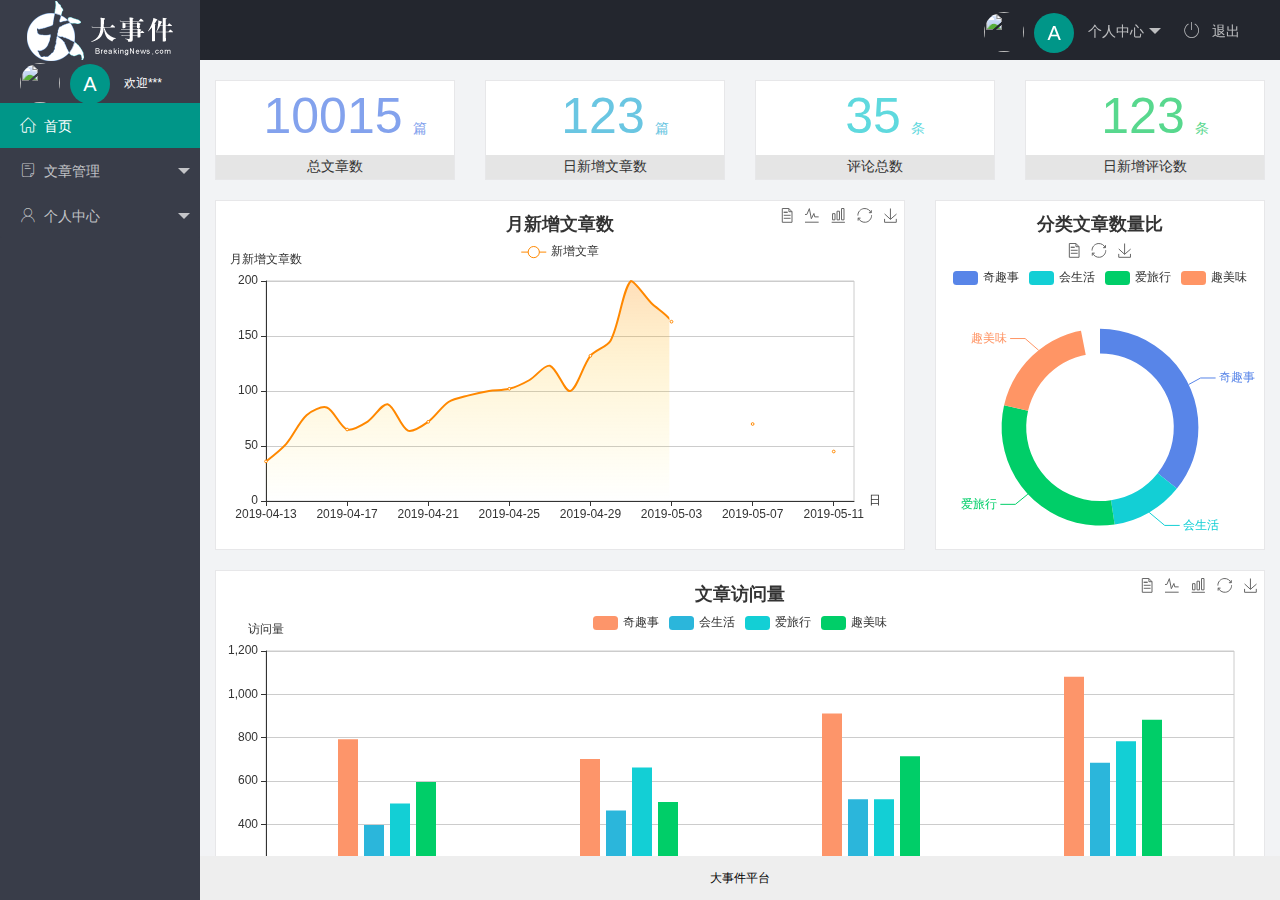
==== commit 488d5460: "完成了个人中心的功能" ====
--- a/index.html
+++ b/index.html
@@ -37,9 +37,9 @@
                         <img src="//tva1.sinaimg.cn/crop.0.0.118.118.180/5db11ff4gw1e77d3nqrv8j203b03cweg.jpg" class="layui-nav-img" /><span class="text-avatar">A</span> 个人中心
                     </a>
                     <dl class="layui-nav-child">
-                        <dd><a href="">基本资料</a></dd>
-                        <dd><a href="">更换头像</a></dd>
-                        <dd><a href="">重置密码</a></dd>
+                        <dd><a href="./user/user_info.html" target="fm">基本资料</a></dd>
+                        <dd><a href="./user/user-avatar.html" target="fm">更换头像</a></dd>
+                        <dd><a href="./user/user-pwd.html" target="fm">重置密码</a></dd>
                     </dl>
                 </li>
                 <li class="layui-nav-item" lay-header-event="menuRight" lay-unselect>
@@ -77,9 +77,9 @@
                     <li class="layui-nav-item">
                         <a href="javascript:;"><span class="iconfont icon-user"></span>个人中心</a>
                         <dl class="layui-nav-child">
-                            <dd><a href="javascript:;"><i class="layui-icon layui-icon-app"></i>  基本资料</a></dd>
-                            <dd><a href="javascript:;"><i class="layui-icon layui-icon-app"></i>  更换头像</a></dd>
-                            <dd><a href="javascript:;"><i class="layui-icon layui-icon-app"></i>  重置密码</a></dd>
+                            <dd><a href="/user/user_info.html" target="fm"><i class="layui-icon layui-icon-app"></i>  基本资料</a></dd>
+                            <dd><a href="/user/user-avatar.html" target="fm"><i class="layui-icon layui-icon-app"></i>  更换头像</a></dd>
+                            <dd><a href="./user/user-pwd.html" target="fm"><i class="layui-icon layui-icon-app"></i>  重置密码</a></dd>
                         </dl>
                     </li>
                 </ul>
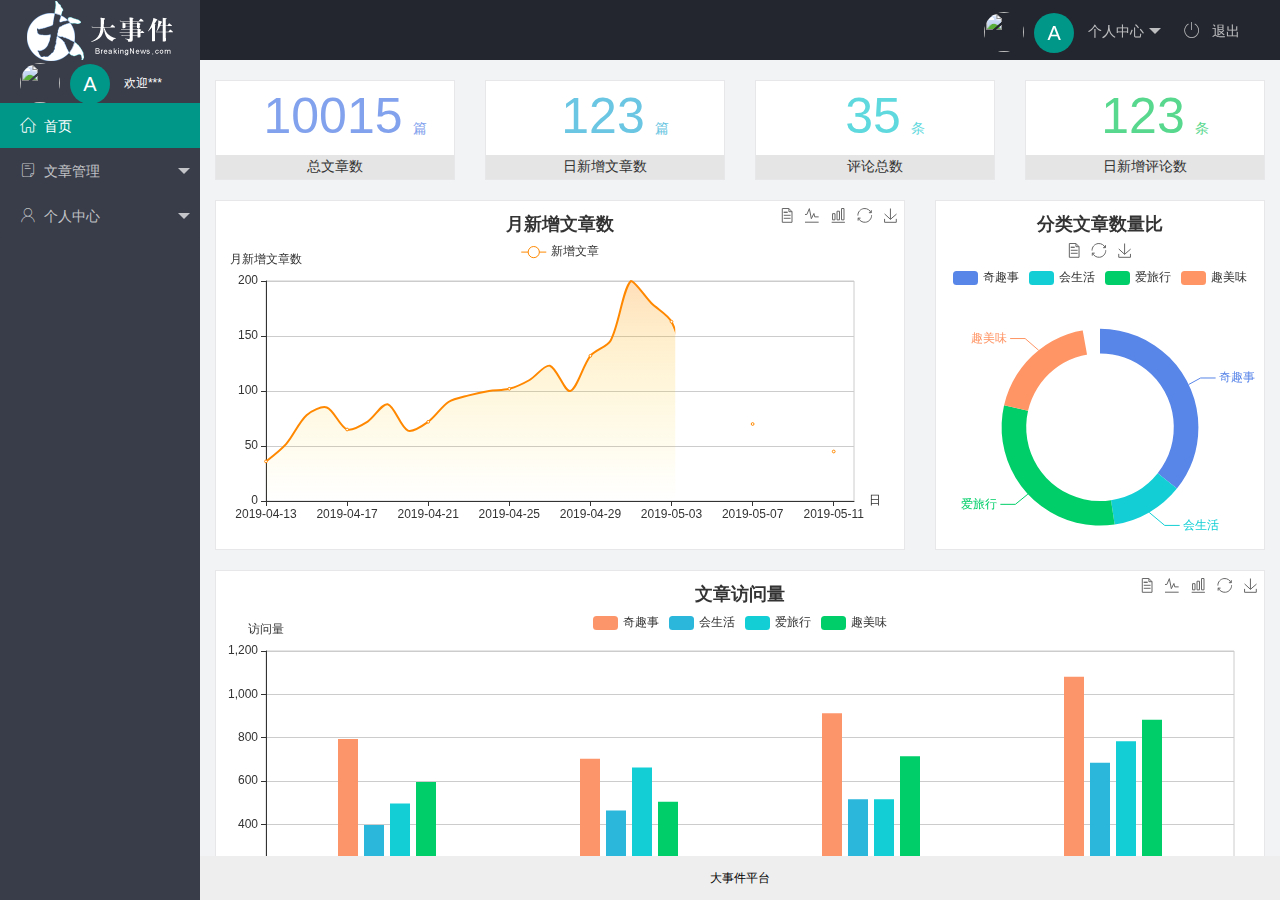
==== commit a75c5ad5: "完成文章管理相关功能的开发" ====
--- a/index.html
+++ b/index.html
@@ -64,13 +64,13 @@
                         <a class="" href="javascript:;"><span class="iconfont icon-16"></span>文章管理</a>
                         <dl class="layui-nav-child">
                             <dd>
-                                <a href="javascript:;"><i class="layui-icon layui-icon-app"></i>  文章类别</a>
+                                <a href="./article/art_cate.html" target="fm"><i class="layui-icon layui-icon-app"></i>  文章类别</a>
                             </dd>
                             <dd>
-                                <a href="javascript:;"><i class="layui-icon layui-icon-app"></i>  文章列表</a>
+                                <a href="./article/atr-list.html" target="fm"><i class="layui-icon layui-icon-app"></i>  文章列表</a>
                             </dd>
                             <dd>
-                                <a href="javascript:;"><i class="layui-icon layui-icon-app"></i>  发布文章</a>
+                                <a href="./article/art-pub.html" target="fm"><i class="layui-icon layui-icon-app"></i>  发布文章</a>
                             </dd>
                         </dl>
                     </li>
